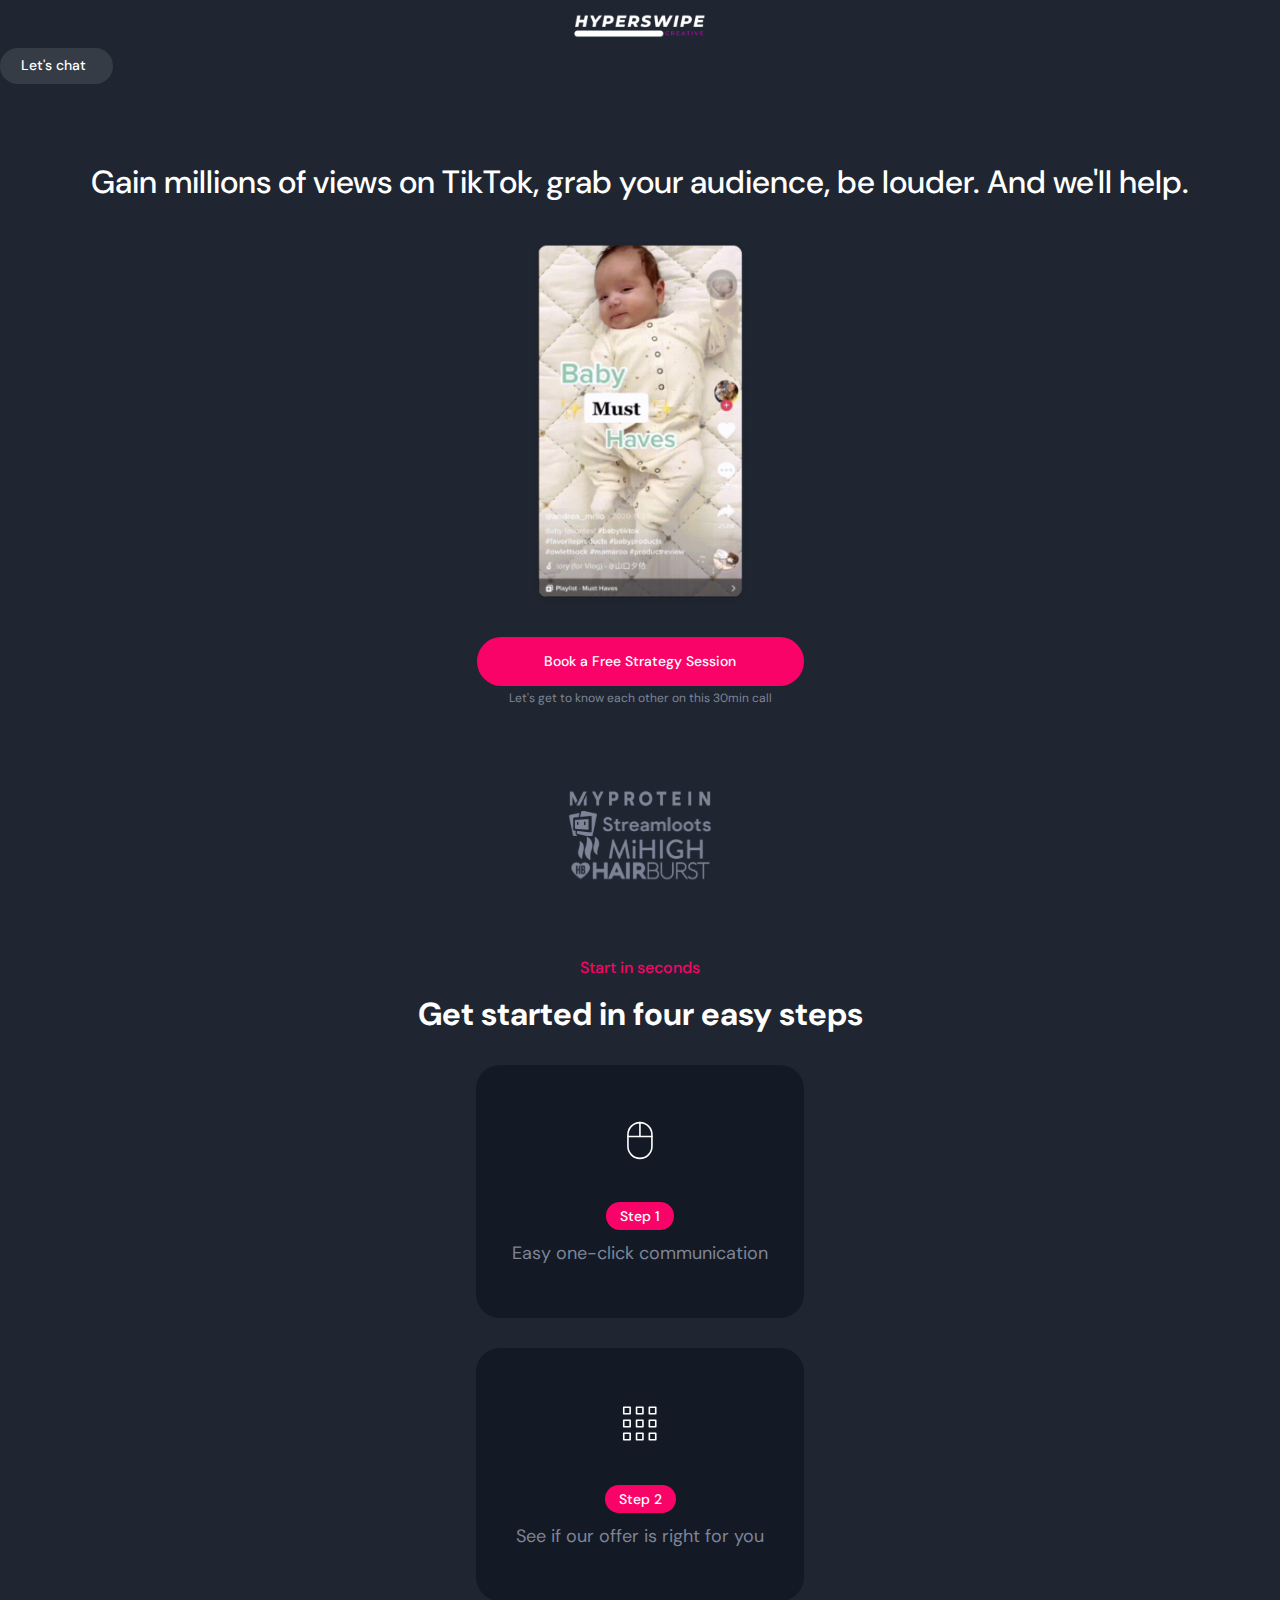
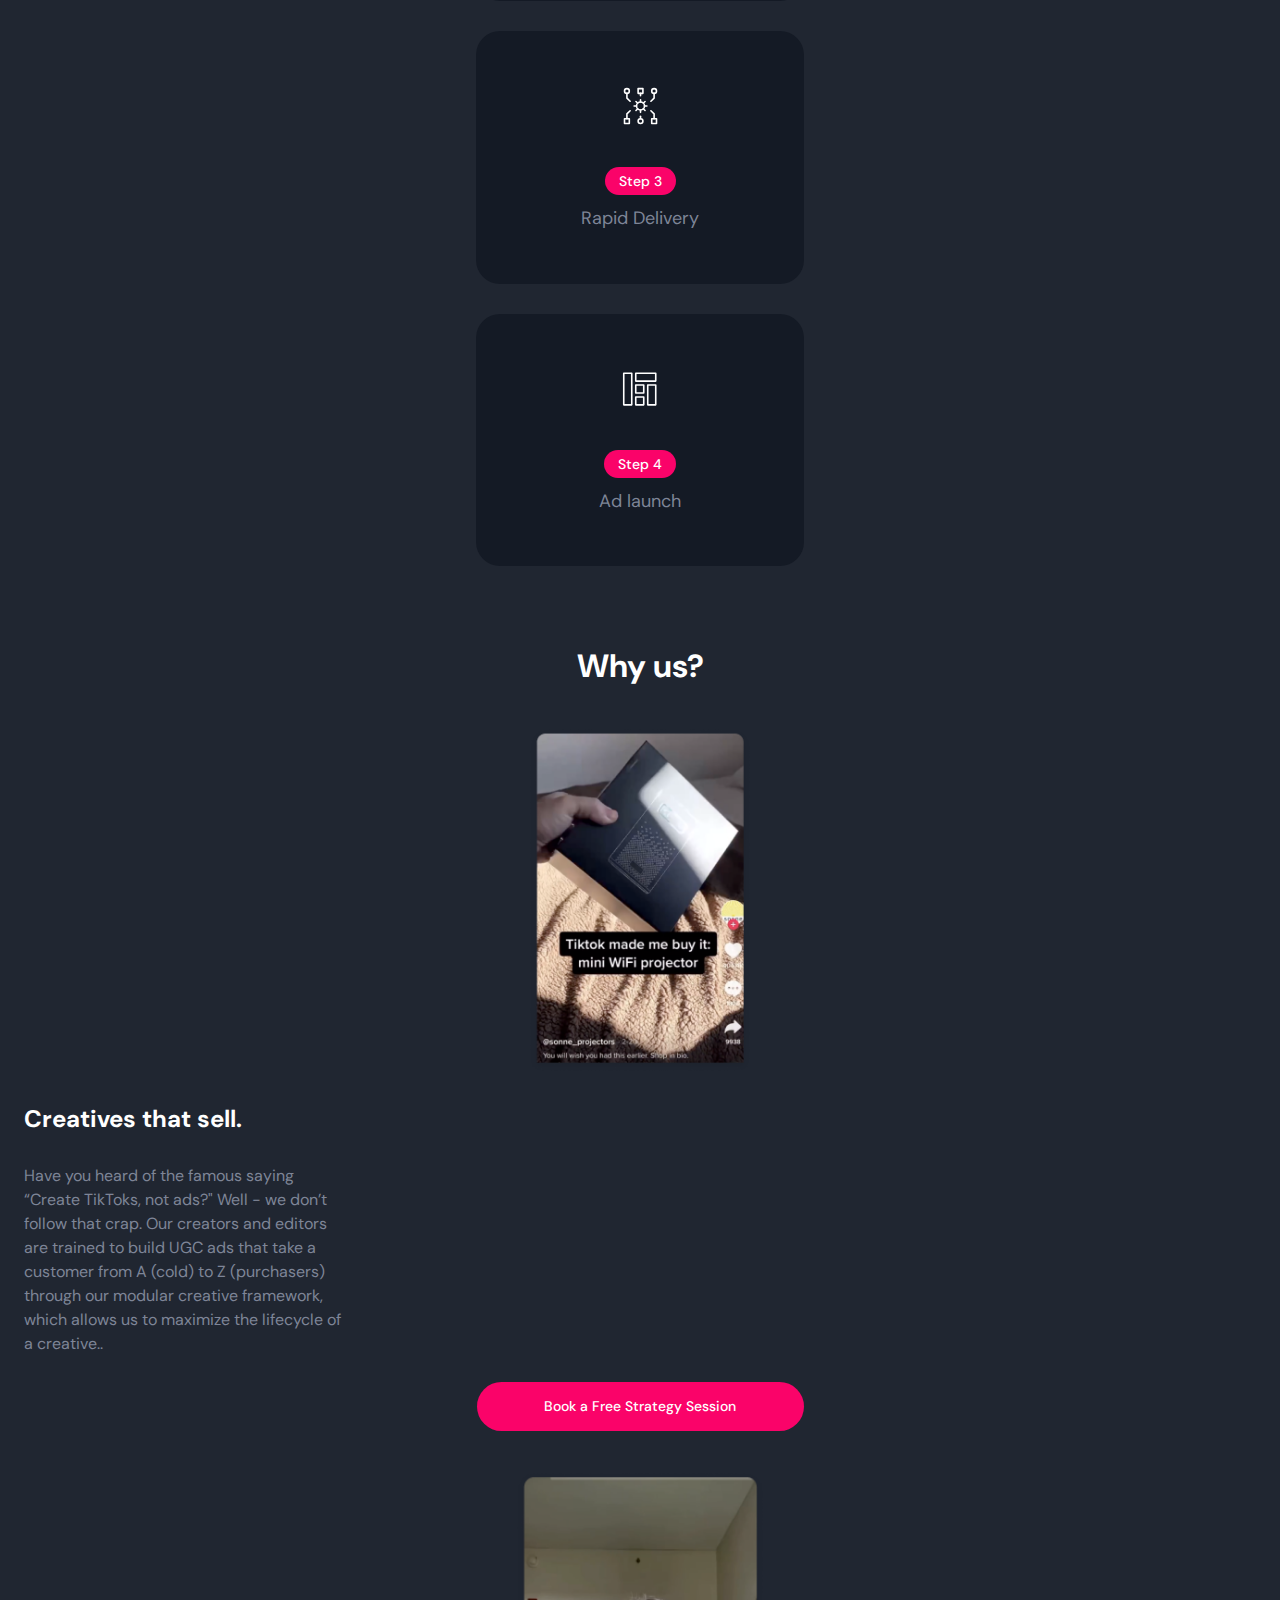
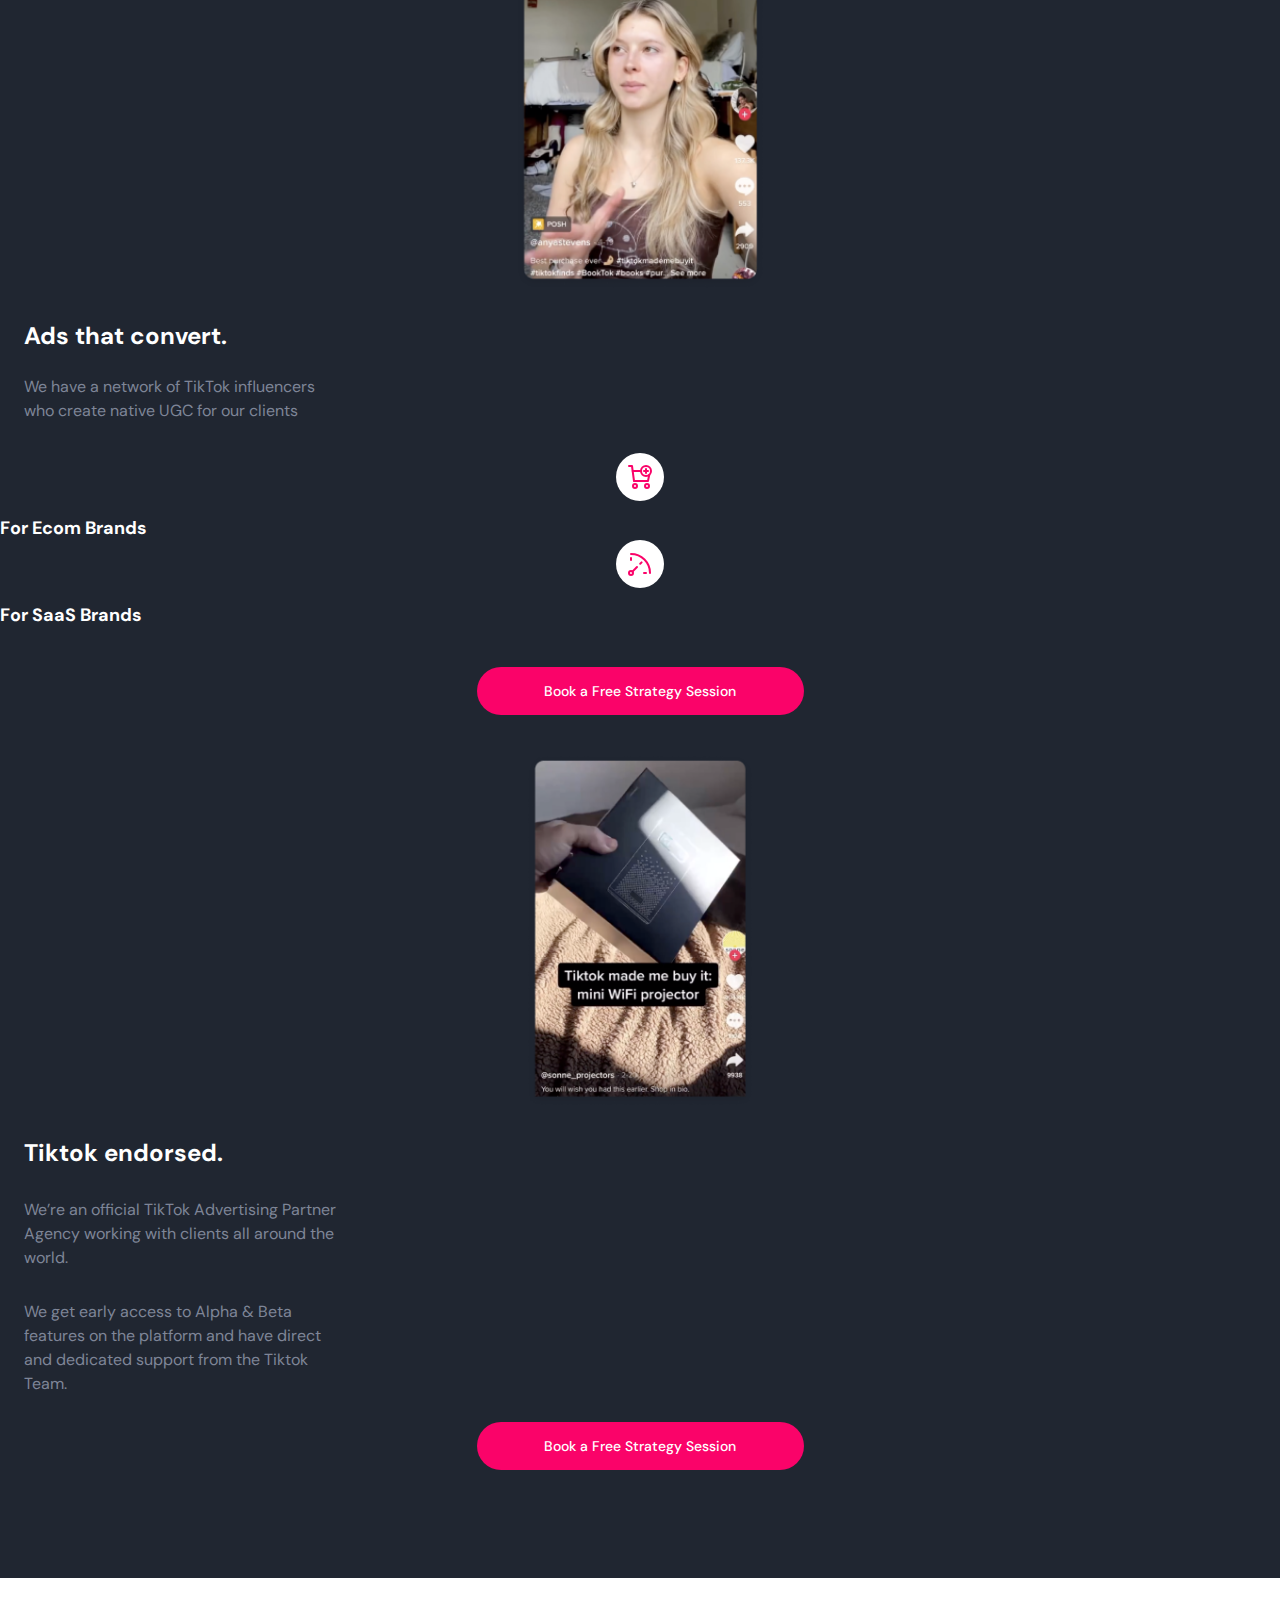
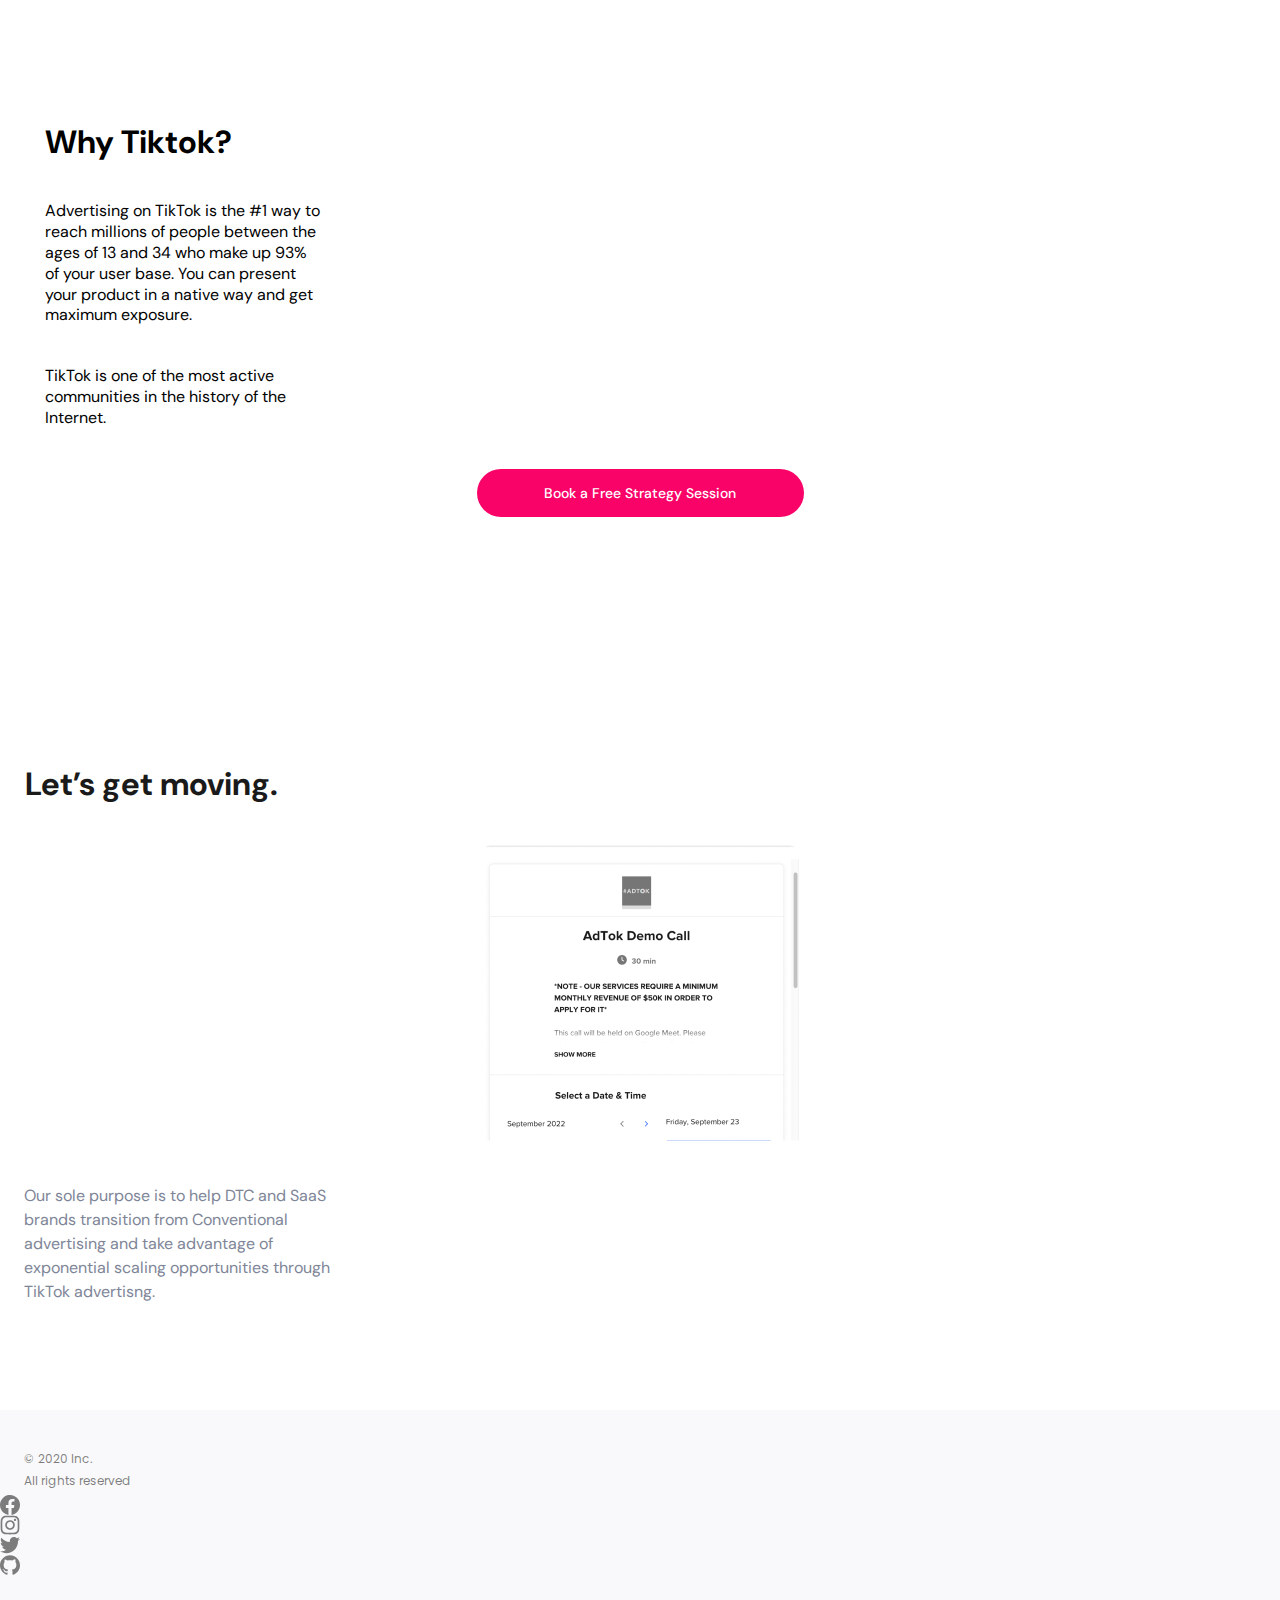
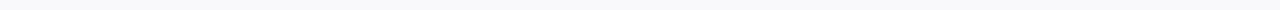
==== index.html @ 2dd6b790 "index 7" ====
<!DOCTYPE html>
<html lang="en">
  <head>
    <meta charset="UTF-8" />
    <meta name="viewport" content="width=device-width, initial-scale=1.0" />
    <title>Meta</title>
    <link rel="stylesheet" href="css/normalize.css">
    <link rel="preconnect" href="https://fonts.googleapis.com">
    <link rel="preconnect" href="https://fonts.gstatic.com" crossorigin>
    <link href="https://fonts.googleapis.com/css2?family=DM+Sans:wght@400;500;700&family=Poppins&display=swap" rel="stylesheet">
    <link rel="stylesheet" href="css/style.css">
  </head>

  <body>
    
    <header>
      <a href="#" class="prim18"><img src="img/8(1)1.svg" alt="logo" width="144" height="48" /></a>
      <a href="#" class="prim16"><p class="prim17">Let's chat</p></a>
    </header>

    <main>
      <h1 class="sr-only">dfgdfgf</h1>
      <section class="prim19">
        <h2 class="sr-only">Main hiperswipe stage</h2>
        <p class="prim2">
          Gain millions of views on TikTok, grab your audience, be louder. And
          we'll help.
        </p>
        <img class="prim14" src="img/Rectangle37.png" alt="screen" width="220.14" height="380.14" />
        <p class="prim15"><a href="#">Book a Free Strategy Session</a></p>
        <p  class="prim5">Let's get to know each other on this 30min call</p>
      </section>
      <section class="prim22">
        <ul>
          <li><img src="img/Maskgroup.svg" alt="#" width="156" height="25" /></li>
          <li><img src="img/Maskgroups.svg" alt="#" width="144" height="25" /></li>
          <li><img src="img/Maskgroupm.svg" alt="#" width="127" height="25" /></li>
          <li><img src="img/Maskgrouph.svg" alt="#" width="139" height="19" /></li>
        </ul>
      </section>
      <section class="prim19">
        <p class="prim4">Start in seconds</p>
        <h2 class="prim23">Get started in four easy steps</h2>
        <ul class="prim13">
          <li class="prim24">
            <img src="img/mouse-21.svg" alt="значёк" width="48" height="60" class="prim25" />
            <p class="prim6">Step 1</p>
            <p class="prim7">Easy one-click communication</p>
          </li>
          <li class="prim24">
            <img src="img/grid-view1.svg" alt="значёк" width="48" height="60"  class="prim25" />
            <p class="prim6">Step 2</p>
            <p class="prim7">See if our offer is right for you</p>
          </li>
          <li class="prim24">
            <img src="img/algorithm1.svg" alt="значёк" width="48" height="60" class="prim25" />
            <p class="prim6">Step 3</p>
            <p class="prim7">Rapid Delivery</p>
          </li>
          <li class="prim24">
            <img src="img/components1.svg" alt="значёк" width="48" height="60" class="prim25" /> 
            <p class="prim6">Step 4</p>
            <p class="prim7">Ad launch</p>
          </li>
        </ul>
      </section>
      <section class="prim30">
        <h2 class="prim26">Why us?</h2>
        <img src="img/Rectangle37(1).png" alt="screen" width="223" height="355" class="prim14" />
        <h3 class="prim27">Creatives that sell.</h3>
        <p class="prim8">
          Have you heard of the famous saying “Create TikToks, not ads?" Well -
          we don’t follow that crap. Our creators and editors are trained to
          build UGC ads that take a customer from A (cold) to Z (purchasers)
          through our modular creative framework, which allows us to maximize
          the lifecycle of a creative..
        </p>
        <p class="prim15"><a href="#">Book a Free Strategy Session</a></p>
        <img src="img/Group120.png" alt="screen" width="251" height="386" class="prim14" />
        <h3 class="prim27">Ads that convert.</h3>
        <p class="prim28">
          We have a network of TikTok influencers who create native UGC for our
          clients
        </p>
        <ul class="prim29">
          <li>
            <img src="img/Group60.svg" alt="значёк" width="48" height="48" />
            <p class="prim9">For Ecom Brands</p>
          </li>
          <li>
            <img src="img/Group155.svg" alt="значёк" width="48" height="48" />
            <p class="prim9">For SaaS Brands</p>
          </li>
        </ul>
        <p class="prim15"><a href="#">Book a Free Strategy Session</a></p>
        <img src="img/Rectangle37(1).png" alt="screen" width="227" height="353" class="prim14" />
        <h3 class="prim27">Tiktok endorsed.</h3>
        <p class="prim8">
          We’re an official TikTok Advertising Partner Agency working with
          clients all around the world.
        </p>
        <p class="prim8">
          We get early access to Alpha & Beta features on the platform and have
          direct and dedicated support from the Tiktok Team.
        </p>
        <p class="prim15"><a href="#">Book a Free Strategy Session</a></p>
      </section>
      <section class="prim21">
        <h2 class="prim12">Why Tiktok?</h2>
        <p class="prim10">
          Advertising on TikTok is the #1 way to reach millions of people
          between the ages of 13 and 34 who make up 93% of your user base. You
          can present your product in a native way and get maximum exposure.
        </p>
        <p  class="prim10">
          TikTok is one of the most active communities in the history of the
          Internet.
        </p>
        <p class="prim15"><a href="#">Book a Free Strategy Session</a></p>
      </section>
      <section class="prim1">
        <h2 class="prim20">Let’s get moving.</h2>
        <img src="img/Rectangle26.png" alt="окошко"width="324" height="308" class="prim14"  />
        <p class="prim8">
          Our sole purpose is to help DTC and SaaS brands transition from
          Conventional advertising and take advantage of exponential scaling
          opportunities through TikTok advertisng.
        </p>
      </section>
    </main>
    <footer>
      <ul class="prim11">
        <li><p>© 2020 Inc.</p></li>
        <li><p>All rights reserved</p></li>
      </ul>
      <ul>
        <li class="facebook">
          <a><img src="img/Group.svg" alt="фейсбук" width="20" height="20" /></a>
        </li>
        <li class="insta">
          <a><img src="img/logo-instagram.svg" alt="инста" width="20" height="20" /></a>
        </li>
        <li class="twitter">
          <a><img src="img/logo-twitter.svg" alt="твитер" width="20" height="20" /></a>
        </li>
        <li class="github">
          <a><img src="img/logo-github.svg" alt="гитхаб" width="20" height="20" /></a>
        </li>
      </ul>
    </footer>
  </body>
</html>
---- css/style.css ----
:root{
    font-size: 62.5%;
    --primary-color: #000;
    --primary-color2: #FFFFFF;
    --primary-color3: #FA0369;
    --primary-color4: #7E8597;
    --primary-color5: rgba(26, 26, 26, 0.56);
    --primary-color6: #202631;
    --primary-color7: #141A25;
    --primary-color8: #F9F9FB;
    --primary-color9: rgba(255, 255, 255, 0.1);
    --primary-color10: #1A1A1A;
    font-family: 'DM Sans', sans-serif;
    font-weight: 500;
    box-sizing: border-box;
}

*, ::after, ::before {
    box-sizing: inherit;
}

header{
    padding-bottom: 40px;
}

body{
    margin: 0px;
    background-color: var(--primary-color6);
}

h2{
    margin: 0%;
    font-size: 3.2rem;
    line-height: 1.3;
    color: var(--primary-color2);
    /* text-align: center; */
}

h3{
    font-size: 2.4rem;
    line-height: 1.3;
    color: var(--primary-color2)
}

footer{
    background-color: var(--primary-color8);
    padding-top: 38px;
    padding-bottom: 35px;
}

p{
    margin: 0%;
}

ul{
    list-style-type: none;
    margin: 0%;
    padding: 0;
}

a{
    font-size: 1.4rem;
    text-decoration: none;
    color:var(--primary-color2);
}

img {
    display: block;
    max-width: 100%;
    height: auto;
    margin: 0 auto;
}

.prim1{
    color: var(--primary-color);
    background-color: var(--primary-color2);
    padding-top: 81px;
    padding-bottom: 80px;
}

.prim2{
    font-size: 3.2rem;
    color: var(--primary-color2);
    text-align: center;
    margin-left: 24px;
    margin-right: 24px;
}

.prim3{
    font-size: 1.2rem;
    color: var(--primary-color2);
}

.prim4{
    line-height: 1.3rem;
    font-size: 1.6rem;
    color: var(--primary-color3);
    text-align: center;
}

.prim5{
    font-weight: 400;
    font-size: 1.2rem;
    color: var(--primary-color4);
    line-height: 1.3;
    text-align: center;
    margin-top: 5px;
}

.prim6{
    font-size: 1.4rem;
    line-height: 1.286;
    color: var(--primary-color2);
    text-align: center;
    background-color: var(--primary-color3);
    border-radius: 63px;
    padding: 5px 14px;
    margin-left: auto;
    margin-right: auto;
    width: max-content;
}

.prim7{
    font-size: 1.8rem;
    line-height: 1.3;
    font-weight: 400;
    color: var(--primary-color4);
    text-align: center;
    margin-top: 12px;
}

.prim8{
    font-size: 1.6rem;
    line-height: 150%;
    font-weight: 400;
    color: var(--primary-color4);
    width: 324px;
    margin-left: 24px;
    margin-top: 30px;
    margin-bottom: 26px;
}

.prim9{
    font-weight: 700;
    font-size: 1.8rem;
    line-height: 1.27;
    margin-top: 16px;
    color: var(--primary-color2);
}

.prim10{
    font-size: 1.6rem;
    line-height: 1.3;
    font-weight: 400;
    color: var(--primary-color);
    margin-bottom: 40px;
    margin-left: 45px;
    width: 276px;
}

.prim11{
    font-family: 'Poppins', sans-serif;
    font-weight: 400;
    font-size: 1.2rem;
    line-height: 180%;
    color: var(--primary-color5);
    width: 111px;
    padding-bottom: 3px;
    margin-left: 24px;
}

.prim12{
    color: var(--primary-color);
    margin-bottom: 38px;
    margin-left: 45px;
}



.prim13{
    text-align: center;
}

.prim14{
    display: block;
    margin-top: 40px;
    margin-bottom: 30px;
}

.prim15{
    text-align: center;
    background-color: var(--primary-color3);
    padding: 16px 48px;
    border-radius: 100px;
    margin: 0 auto;
    width: 327px;
}

.prim16{
    display: block;
    justify-content: center;
    align-items: center;
    width: 113px;
    background: var(--primary-color9);
    border-radius: 6.25em;
    padding: 0.625em 1.5em;
}

.prim17{
    width: 65px;
    height: 18px;
    
    }

.prim18{
    width: 144px;
}

.prim19{
    padding-bottom: 40px;
    padding-top: 40px;
}

.prim20{
    width: 260px;
    color: var(--primary-color10);
    margin-left: 25px;

}

.prim21{
    height: 705px;
    color: var(--primary-color);
    background-color: var(--primary-color2);
    padding-top: 144px;
    padding-bottom: 162px;
}

.prim22{
    padding-top: 40px;
    padding-bottom: 40px;
}

.prim23{
    margin-top: 20px;
    margin-bottom: 25px;
    text-align: center;
}

.prim24{
    display: block;
    width: 327.76px;
    padding-top: 56px;
    padding-bottom: 53px;
    margin-top: 30px;
    margin-left: auto;
    margin-right: auto;
    border-radius: 24px;
    background-color: var(--primary-color7);
}

.prim25{
    margin-bottom: 42px;
}

.prim26{
    text-align: center;
    margin-bottom: 38px;
}

.prim27{
    margin-left: 24px;
}

.prim28{
    font-size: 1.6rem;
    line-height: 150%;
    font-weight: 400;
    color: var(--primary-color4);
    width: 324px;
    margin-left: 24px;
    margin-bottom: 30px;
}

.prim29{
    margin-bottom: 40px;
}

.prim30{
    padding-bottom: 108px;
    padding-top: 40px;
}

.facebook{
    width: 20px;
}

.insta{
    width: 20px;
}

.github{
    width: 20px;
}

.twitter{
    width: 20px;
}

.sr-only {
    position: absolute;
    width: 1px;
    height: 1px;
    margin: -1px;
    border: 0;
    padding: 0;
    white-space: nowrap;
    clip-path: inset(100%);
    clip: rect(0 0 0 0);
    overflow: hidden;
}
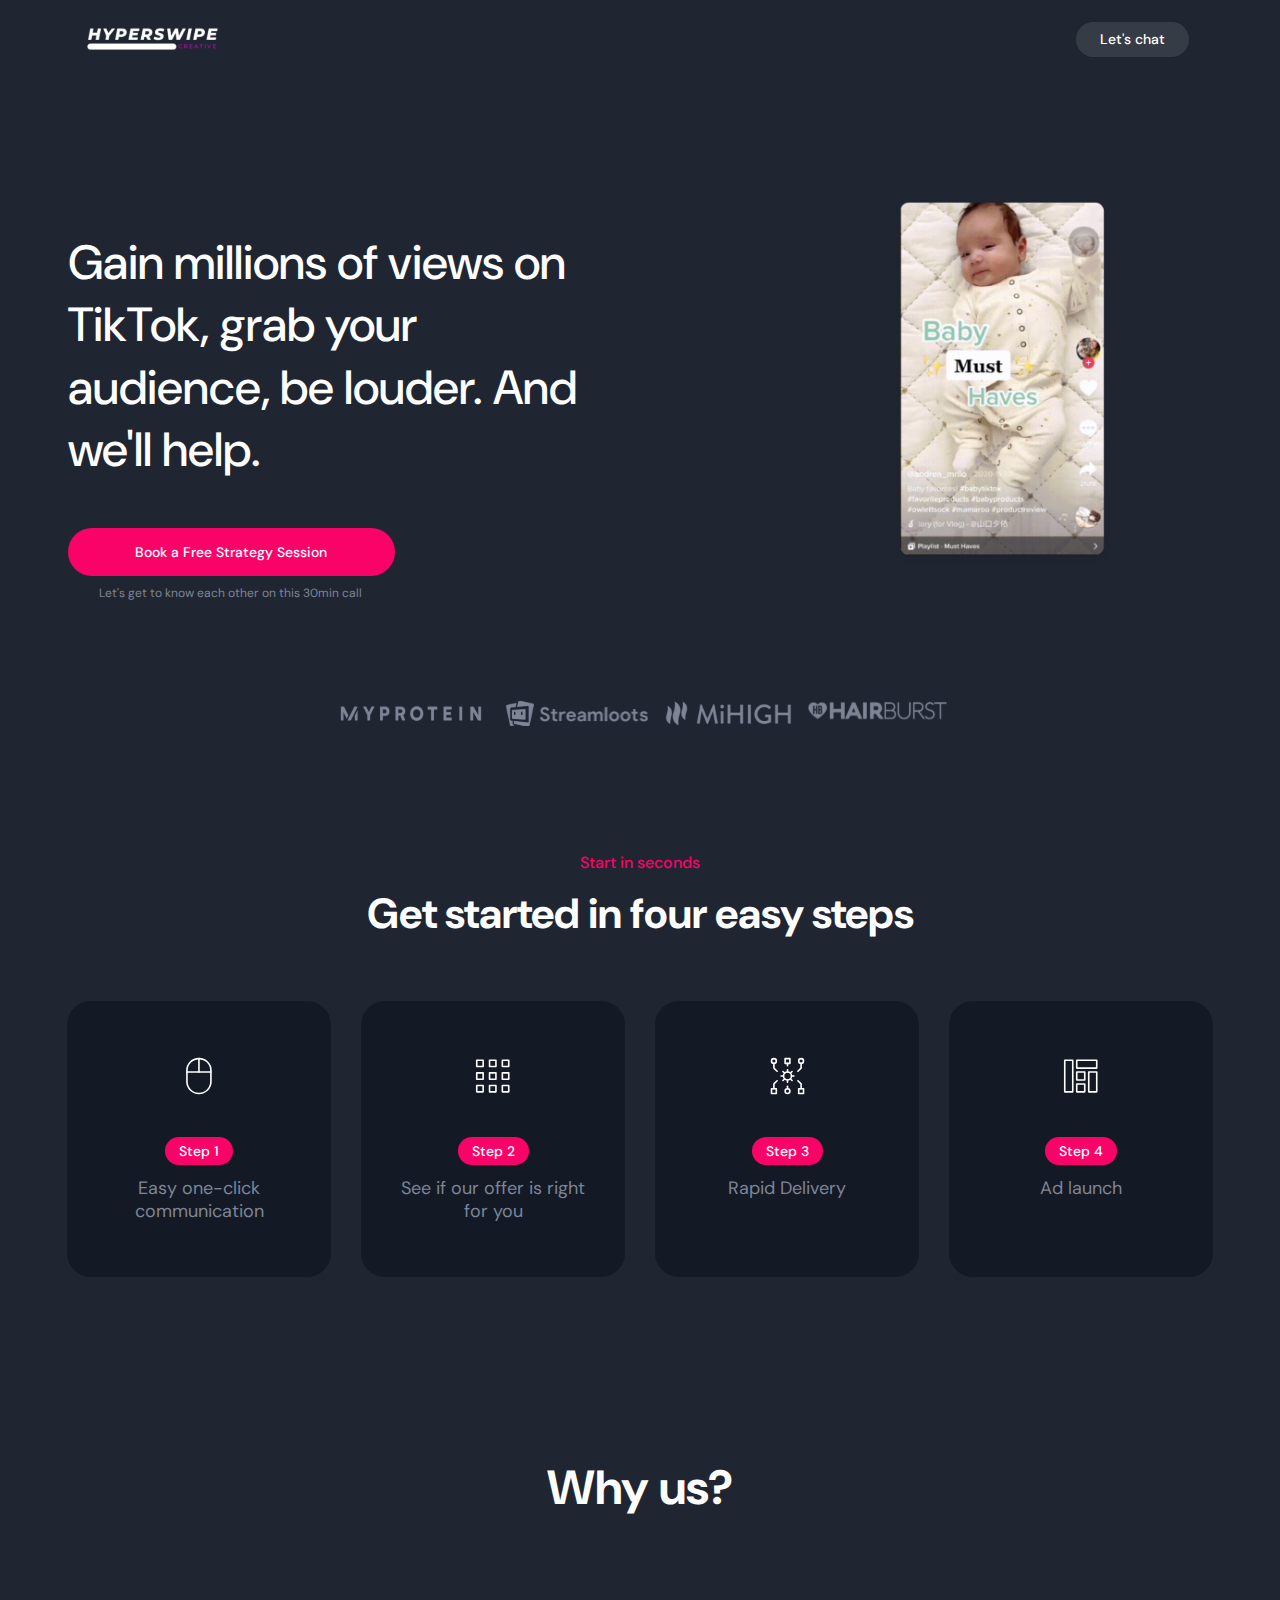
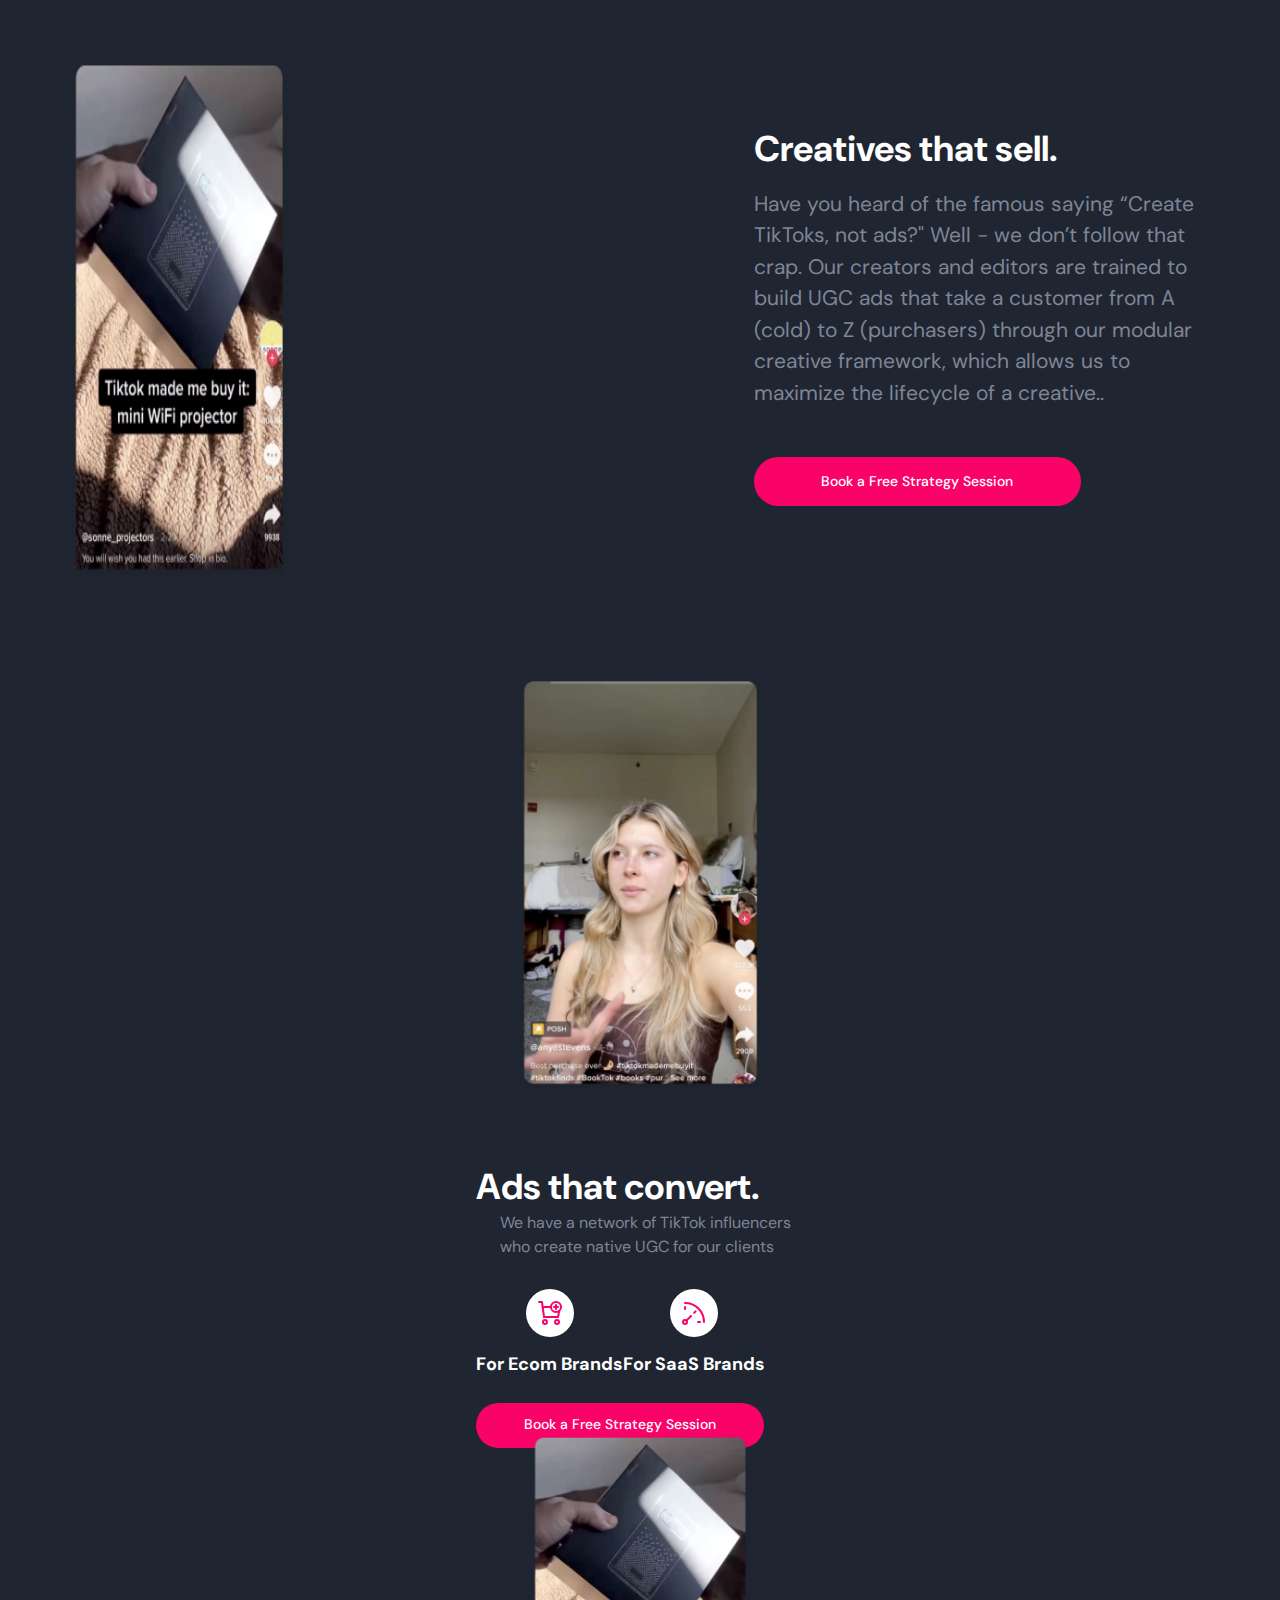
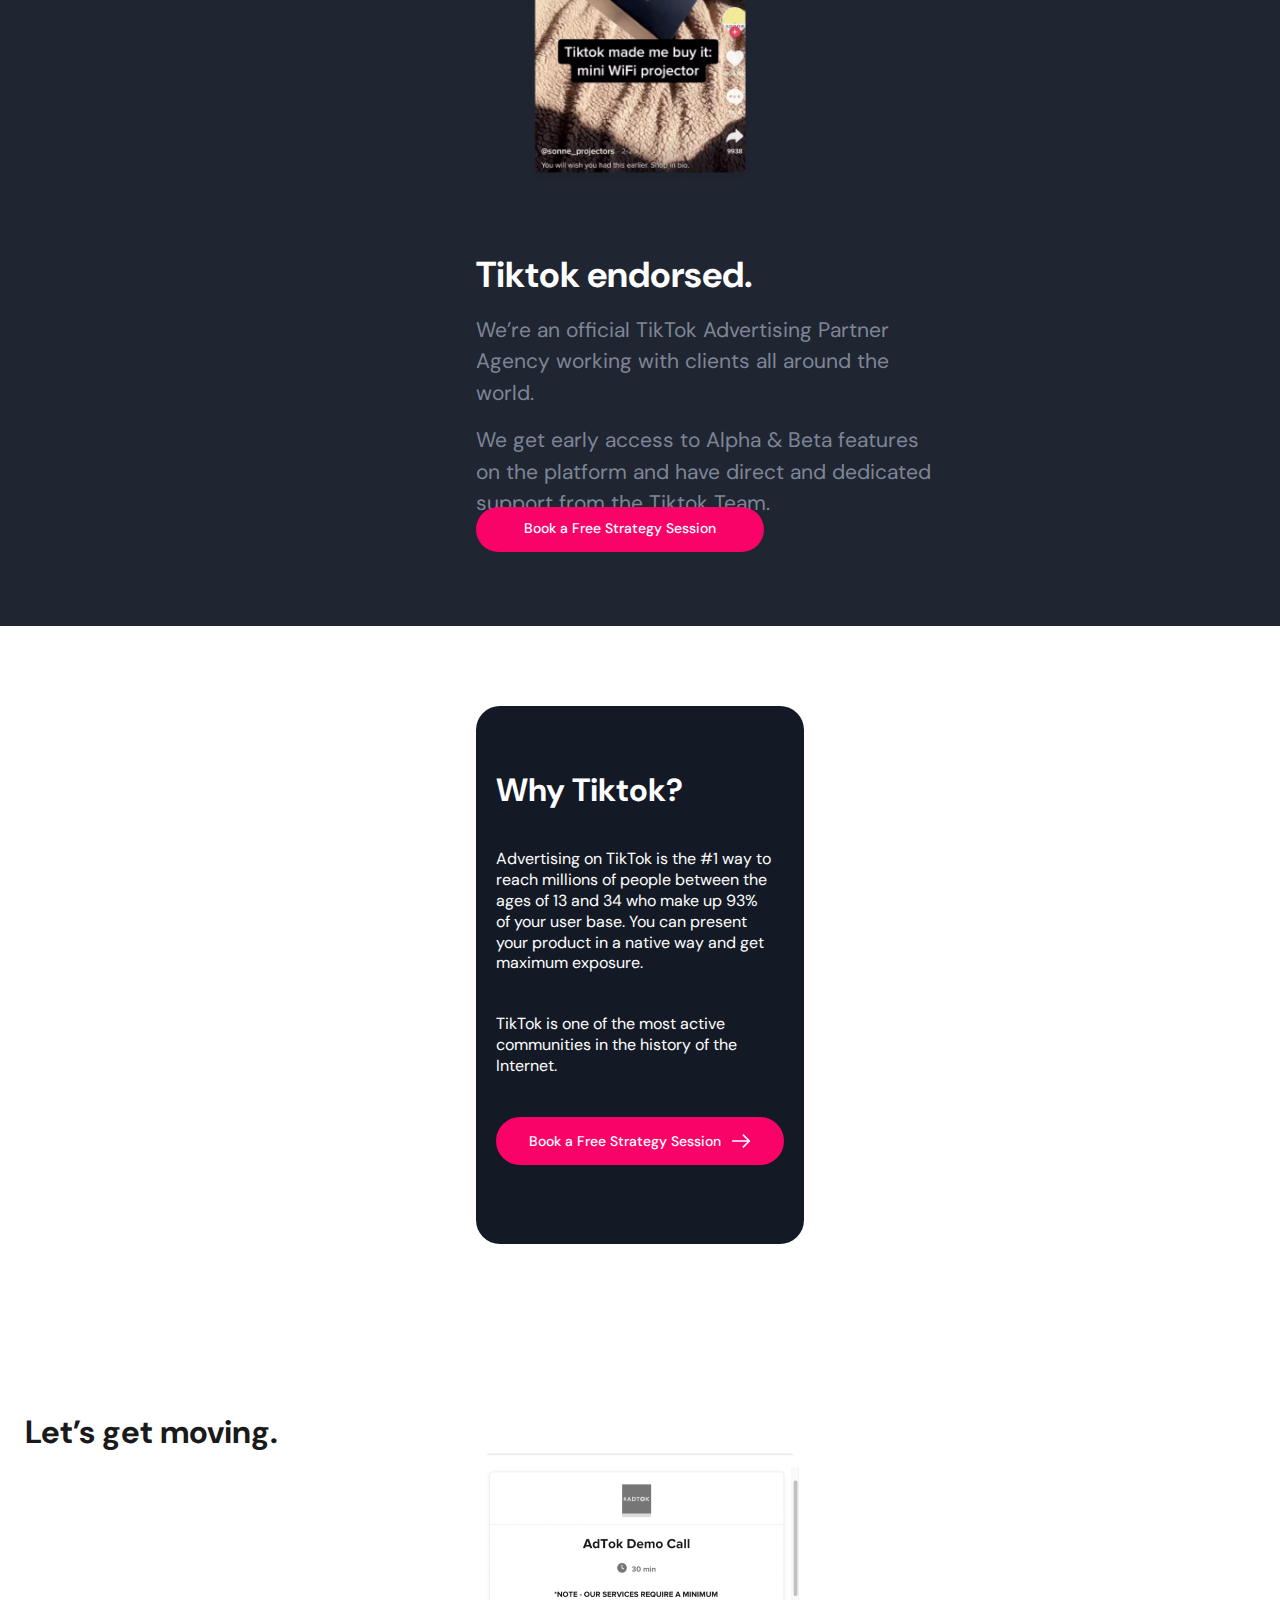
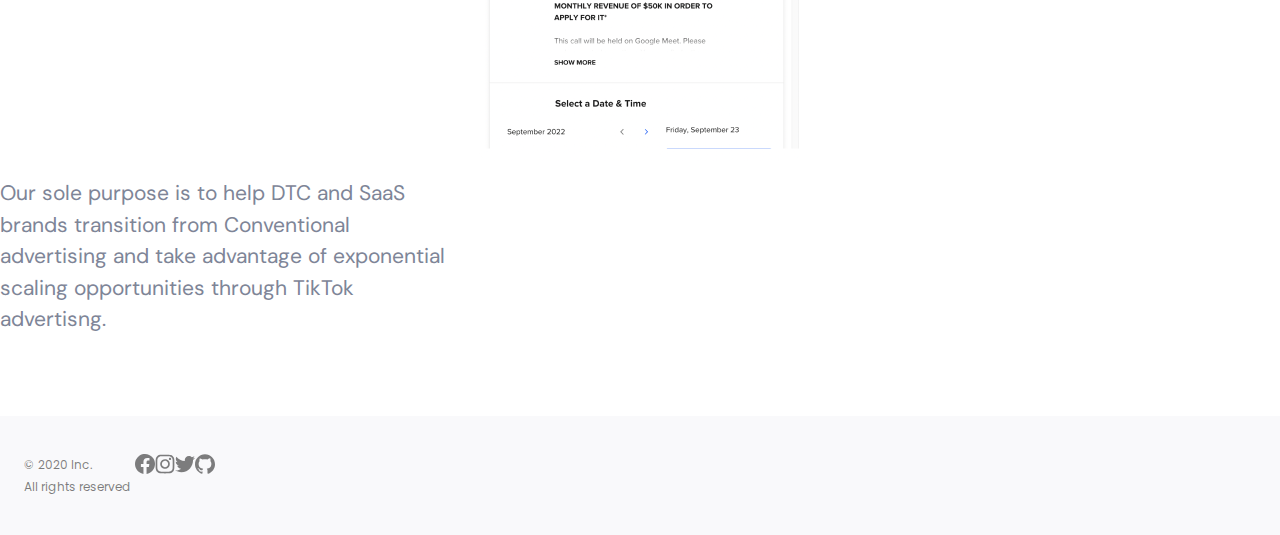
==== commit 493ffd98: "index 8" ====
--- a/index.html
+++ b/index.html
@@ -30,15 +30,15 @@
         <p class="prim15"><a href="#">Book a Free Strategy Session</a></p>
         <p  class="prim5">Let's get to know each other on this 30min call</p>
       </section>
-      <section class="prim22">
-        <ul>
+      <section class="prim34">
+        <ul class="prim31">
           <li><img src="img/Maskgroup.svg" alt="#" width="156" height="25" /></li>
           <li><img src="img/Maskgroups.svg" alt="#" width="144" height="25" /></li>
           <li><img src="img/Maskgroupm.svg" alt="#" width="127" height="25" /></li>
           <li><img src="img/Maskgrouph.svg" alt="#" width="139" height="19" /></li>
         </ul>
       </section>
-      <section class="prim19">
+      <section class="prim35">
         <p class="prim4">Start in seconds</p>
         <h2 class="prim23">Get started in four easy steps</h2>
         <ul class="prim13">
@@ -66,57 +66,68 @@
       </section>
       <section class="prim30">
         <h2 class="prim26">Why us?</h2>
-        <img src="img/Rectangle37(1).png" alt="screen" width="223" height="355" class="prim14" />
-        <h3 class="prim27">Creatives that sell.</h3>
-        <p class="prim8">
-          Have you heard of the famous saying “Create TikToks, not ads?" Well -
-          we don’t follow that crap. Our creators and editors are trained to
-          build UGC ads that take a customer from A (cold) to Z (purchasers)
-          through our modular creative framework, which allows us to maximize
-          the lifecycle of a creative..
-        </p>
-        <p class="prim15"><a href="#">Book a Free Strategy Session</a></p>
-        <img src="img/Group120.png" alt="screen" width="251" height="386" class="prim14" />
-        <h3 class="prim27">Ads that convert.</h3>
-        <p class="prim28">
-          We have a network of TikTok influencers who create native UGC for our
-          clients
-        </p>
-        <ul class="prim29">
-          <li>
-            <img src="img/Group60.svg" alt="значёк" width="48" height="48" />
-            <p class="prim9">For Ecom Brands</p>
-          </li>
-          <li>
-            <img src="img/Group155.svg" alt="значёк" width="48" height="48" />
-            <p class="prim9">For SaaS Brands</p>
-          </li>
-        </ul>
-        <p class="prim15"><a href="#">Book a Free Strategy Session</a></p>
-        <img src="img/Rectangle37(1).png" alt="screen" width="227" height="353" class="prim14" />
-        <h3 class="prim27">Tiktok endorsed.</h3>
-        <p class="prim8">
-          We’re an official TikTok Advertising Partner Agency working with
-          clients all around the world.
-        </p>
-        <p class="prim8">
-          We get early access to Alpha & Beta features on the platform and have
-          direct and dedicated support from the Tiktok Team.
-        </p>
-        <p class="prim15"><a href="#">Book a Free Strategy Session</a></p>
+        <div class="prim36">
+          <img src="img/Rectangle37(1).png" alt="screen" width="223" height="355" class="prim14_1" />
+          <h3 class="prim27">Creatives that sell.</h3>
+          <p class="prim8">
+            Have you heard of the famous saying “Create TikToks, not ads?" Well -
+            we don’t follow that crap. Our creators and editors are trained to
+            build UGC ads that take a customer from A (cold) to Z (purchasers)
+            through our modular creative framework, which allows us to maximize
+            the lifecycle of a creative..
+          </p>
+          <p class="prim15_2"><a href="#">Book a Free Strategy Session</a></p>
+        </div>
+        <div class="prim37">
+          <img src="img/Group120.png" alt="screen" width="251" height="386" class="prim14" />
+          <h3 class="prim27">Ads that convert.</h3>
+          <p class="prim28">
+            We have a network of TikTok influencers who create native UGC for our
+            clients
+          </p>
+          <ul class="prim29">
+            <li>
+              <img src="img/Group60.svg" alt="значёк" width="48" height="48" />
+              <p class="prim9">For Ecom Brands</p>
+            </li>
+            <li>
+              <img src="img/Group155.svg" alt="значёк" width="48" height="48" />
+              <p class="prim9">For SaaS Brands</p>
+            </li>
+          </ul>
+          <p class="prim15"><a href="#">Book a Free Strategy Session</a></p>
+        </div>
+        <div class="prim38">
+          <img src="img/Rectangle37(1).png" alt="screen" width="227" height="353" class="prim14" />
+          <h3 class="prim27">Tiktok endorsed.</h3>
+          <p class="prim8">
+            We’re an official TikTok Advertising Partner Agency working with
+            clients all around the world.
+          </p>
+          <p class="prim8">
+            We get early access to Alpha & Beta features on the platform and have
+            direct and dedicated support from the Tiktok Team.
+          </p>
+          <p class="prim15"><a href="#">Book a Free Strategy Session</a></p>
+        </div>
       </section>
       <section class="prim21">
-        <h2 class="prim12">Why Tiktok?</h2>
-        <p class="prim10">
-          Advertising on TikTok is the #1 way to reach millions of people
-          between the ages of 13 and 34 who make up 93% of your user base. You
-          can present your product in a native way and get maximum exposure.
-        </p>
-        <p  class="prim10">
-          TikTok is one of the most active communities in the history of the
-          Internet.
-        </p>
-        <p class="prim15"><a href="#">Book a Free Strategy Session</a></p>
+        <div class="prim33">
+          <h2 class="prim12">Why Tiktok?</h2>
+          <p class="prim10">
+            Advertising on TikTok is the #1 way to reach millions of people
+            between the ages of 13 and 34 who make up 93% of your user base. You
+            can present your product in a native way and get maximum exposure.
+          </p>
+          <p  class="prim10">
+            TikTok is one of the most active communities in the history of the
+            Internet.
+          </p>
+          <div class="prim15_1">
+            <a href="#">Book a Free Strategy Session</a>
+            <img src="img/Group2.svg" alt="стрелочка" width="20px" height="20px" >
+          </div>
+        </div>
       </section>
       <section class="prim1">
         <h2 class="prim20">Let’s get moving.</h2>
@@ -133,7 +144,7 @@
         <li><p>© 2020 Inc.</p></li>
         <li><p>All rights reserved</p></li>
       </ul>
-      <ul>
+      <ul class="prim32">
         <li class="facebook">
           <a><img src="img/Group.svg" alt="фейсбук" width="20" height="20" /></a>
         </li>
--- a/css/style.css
+++ b/css/style.css
@@ -20,7 +20,15 @@
 }
 
 header{
-    padding-bottom: 40px;
+    padding-bottom: 4rem;
+    display: flex;
+    flex-direction: row;
+    justify-content: space-between;
+    align-items: center;
+    margin: 0 auto;
+    padding-left: 1.4rem;
+    padding-right: 2.4rem;
+    max-width: 1146px;
 }
 
 body{
@@ -43,6 +51,8 @@
 }
 
 footer{
+    display: flex;
+
     background-color: var(--primary-color8);
     padding-top: 38px;
     padding-bottom: 35px;
@@ -53,6 +63,7 @@
 }
 
 ul{
+    display: flex;
     list-style-type: none;
     margin: 0%;
     padding: 0;
@@ -82,8 +93,11 @@
     font-size: 3.2rem;
     color: var(--primary-color2);
     text-align: center;
-    margin-left: 24px;
-    margin-right: 24px;
+    line-height: 1.301875;
+    /* margin-left: 2.4rem;
+    margin-right: 2.4rem; */
+    margin: 0 auto;
+    width: 327px;
 }
 
 .prim3{
@@ -104,7 +118,7 @@
     color: var(--primary-color4);
     line-height: 1.3;
     text-align: center;
-    margin-top: 5px;
+    margin-top: 0.5rem;
 }
 
 .prim6{
@@ -113,8 +127,8 @@
     color: var(--primary-color2);
     text-align: center;
     background-color: var(--primary-color3);
-    border-radius: 63px;
-    padding: 5px 14px;
+    border-radius: 6.3rem;
+    padding: 0.5rem 1.4rem;
     margin-left: auto;
     margin-right: auto;
     width: max-content;
@@ -126,7 +140,7 @@
     font-weight: 400;
     color: var(--primary-color4);
     text-align: center;
-    margin-top: 12px;
+    margin-top: 1.2rem;
 }
 
 .prim8{
@@ -134,17 +148,17 @@
     line-height: 150%;
     font-weight: 400;
     color: var(--primary-color4);
-    width: 324px;
-    margin-left: 24px;
-    margin-top: 30px;
-    margin-bottom: 26px;
+    width: 32.4rem;
+    margin-left: 2.4rem;
+    margin-top: 3rem;
+    margin-bottom: 2.6rem;
 }
 
 .prim9{
     font-weight: 700;
     font-size: 1.8rem;
     line-height: 1.27;
-    margin-top: 16px;
+    margin-top: 1.6rem;
     color: var(--primary-color2);
 }
 
@@ -152,10 +166,10 @@
     font-size: 1.6rem;
     line-height: 1.3;
     font-weight: 400;
-    color: var(--primary-color);
-    margin-bottom: 40px;
-    margin-left: 45px;
-    width: 276px;
+    color: var(--primary-color2);
+    margin-bottom: 4rem;
+    margin-left: 2rem;
+    width: 27.6rem;
 }
 
 .prim11{
@@ -164,36 +178,65 @@
     font-size: 1.2rem;
     line-height: 180%;
     color: var(--primary-color5);
-    width: 111px;
-    padding-bottom: 3px;
-    margin-left: 24px;
+    width: 11.1rem;
+    padding-bottom: 0.3rem;
+    margin-left: 2.4rem;
+    display: flex;
+    flex-direction: column;
 }
 
 .prim12{
-    color: var(--primary-color);
-    margin-bottom: 38px;
-    margin-left: 45px;
-}
-
-
+    color: var(--primary-color2);
+    margin-bottom: 3.8rem;
+    margin-left: 2rem;
+}
 
 .prim13{
-    text-align: center;
+    display: flex;
+    flex-direction: row;
+    flex-wrap: wrap;
+    column-gap: 3rem;
 }
 
 .prim14{
     display: block;
-    margin-top: 40px;
-    margin-bottom: 30px;
+    margin-top: 4rem;
+    margin-bottom: 3rem;
+}
+
+.prim14_1{
+    display: block;
+    margin-top: 4rem;
+    margin-bottom: 3rem;
 }
 
 .prim15{
     text-align: center;
     background-color: var(--primary-color3);
-    padding: 16px 48px;
-    border-radius: 100px;
-    margin: 0 auto;
-    width: 327px;
+    padding: 1.6rem 4.8rem;
+    border-radius: 10rem;
+    margin: 0 auto;
+    width: 32.7rem;
+}
+
+.prim15_1{
+    display: flex;
+    column-gap: 1rem;
+    text-align: center;
+    background-color: var(--primary-color3);
+    padding: 1.6rem 3.3rem;
+    border-radius: 10rem;
+    margin: 0 auto;
+    width: 28.8rem;
+}
+
+.prim15_2{
+    text-align: center;
+    background-color: var(--primary-color3);
+    padding: 1.6rem 4.8rem;
+    border-radius: 10rem;
+    margin: 0 auto;
+    width: 32.7rem;
 }
 
 .prim16{
@@ -204,63 +247,72 @@
     background: var(--primary-color9);
     border-radius: 6.25em;
     padding: 0.625em 1.5em;
+    margin-top: 1.8rem;
 }
 
 .prim17{
-    width: 65px;
+    width: 6.5rem;
     height: 18px;
+    text-align: center;
+    margin: 0 auto;
+    }
+
+.prim18{
+    width: 14.4rem;
+    margin-top: 1.3rem;
     
-    }
-
-.prim18{
-    width: 144px;
 }
 
 .prim19{
-    padding-bottom: 40px;
-    padding-top: 40px;
+    display: block;
+    margin: 0 auto;
+    padding-bottom: 4rem;
+    padding-top: 4rem;
+    
 }
 
 .prim20{
     width: 260px;
     color: var(--primary-color10);
-    margin-left: 25px;
+    margin-left: 2.5rem;
 
 }
 
 .prim21{
-    height: 705px;
+    height: 70.5rem;
     color: var(--primary-color);
     background-color: var(--primary-color2);
-    padding-top: 144px;
-    padding-bottom: 162px;
+    padding-top: 8rem;
+    padding-bottom: 10rem;
 }
 
 .prim22{
-    padding-top: 40px;
-    padding-bottom: 40px;
+    padding-top: 4rem;
+    padding-bottom: 4rem;
 }
 
 .prim23{
-    margin-top: 20px;
-    margin-bottom: 25px;
+    margin-top: 2rem;
+    margin-bottom: 2.5rem;
     text-align: center;
 }
 
 .prim24{
-    display: block;
-    width: 327.76px;
-    padding-top: 56px;
-    padding-bottom: 53px;
-    margin-top: 30px;
+    display: flex;
+    width: 32.776rem;
+    padding-top: 5.6rem;
+    padding-bottom: 5.3rem;
+    margin-top: 3rem;
     margin-left: auto;
     margin-right: auto;
-    border-radius: 24px;
+    border-radius: 2.4rem;
+    flex-direction: column;
+    align-items: center;
     background-color: var(--primary-color7);
 }
 
 .prim25{
-    margin-bottom: 42px;
+    margin-bottom: 4.2rem;
 }
 
 .prim26{
@@ -269,7 +321,7 @@
 }
 
 .prim27{
-    margin-left: 24px;
+    margin-left: 2.4rem;
 }
 
 .prim28{
@@ -277,19 +329,77 @@
     line-height: 150%;
     font-weight: 400;
     color: var(--primary-color4);
-    width: 324px;
-    margin-left: 24px;
-    margin-bottom: 30px;
+    width: 32.4rem;
+    margin-left: 2.4rem;
+    margin-bottom: 3rem;
 }
 
 .prim29{
-    margin-bottom: 40px;
+    margin-bottom: 4rem;
 }
 
 .prim30{
-    padding-bottom: 108px;
-    padding-top: 40px;
-}
+    padding-bottom: 10.8rem;
+    padding-top: 4rem;
+}
+
+.prim31{
+    display: flex;
+    flex-wrap: wrap;
+    margin: 0 auto;
+    gap: 1.6rem;
+    justify-content: center;
+    
+
+}
+
+.prim32{
+    display: flex;
+
+}
+
+.prim33{
+    width: 32.8rem;
+    padding-top: 6.4rem;
+    padding-bottom: 7.9rem;
+    background-color: var(--primary-color7);
+    margin: 0 auto;
+    border-radius: 2.4rem;
+}
+
+.prim34{
+    display: block;
+    margin: 0 auto;
+    padding-bottom: 4rem;
+    padding-top: 4rem;
+}
+
+.prim35{
+    display: block;
+    margin: 0 auto;
+    padding-bottom: 4rem;
+    padding-top: 4rem;
+}
+
+.prim36{
+    margin-left: auto;
+    margin-right: auto;
+    width: 32.8rem;
+}
+
+.prim37{
+    margin-left: auto;
+    margin-right: auto;
+    width: 32.8rem;
+}
+
+.prim38{
+    margin-left: auto;
+    margin-right: auto;
+    width: 32.8rem;
+}
+
+
 
 .facebook{
     width: 20px;
@@ -318,4 +428,126 @@
     clip-path: inset(100%);
     clip: rect(0 0 0 0);
     overflow: hidden;
+}
+
+
+@media (min-width: 1145px) {
+    /* секция 1 сребёнком */
+    .prim19{
+        display: flex;
+        max-width: 1145px;
+        height: 560px;
+        flex-direction: column;
+        flex-wrap: wrap;
+        align-content: stretch;
+        
+    }
+    .prim15{
+        display: inline;
+        padding: 1.6rem 4.8rem;
+        border-radius: 10rem;
+        margin-top: 4.8rem;
+        margin-left: 0;
+        width: 327px;
+    }
+    .prim14{
+        display: block;
+        order: 5;
+        /* margin-top: 4rem;
+        margin-bottom: 3rem; */
+        margin: auto auto;
+        /* margin-left: 672px;
+        margin-right: 96px; */
+    }
+    .prim2{
+        margin:0 auto;
+        margin-top: 9.1rem;
+        font-size: 4.8rem;
+        line-height: 1.302083;
+        height: 248px;
+        text-align: left;
+        width: 52.3rem;
+        margin-left: 0;
+    }
+    .prim5{
+        margin-top: 1rem;
+        text-align: left;
+        margin-left: 3.15rem;
+        
+    }
+    /* секция 3 с steps */
+    .prim35{
+        padding-top: 9rem;
+        padding-bottom: 9rem;
+    }
+    .prim23{
+        margin-top: 1.8rem;
+        margin-bottom: 5.9rem;
+        font-size: 4.2rem;
+    }
+    .prim13{
+        display: flex;
+        flex-direction: row;
+        flex-wrap: wrap;
+        gap: 3rem;
+        max-width: 1146px;
+        align-content: center;
+        margin-left: auto;
+        margin-right: auto;
+    }
+    .prim24{
+        width: 26.4rem;
+        margin-top: 0;
+    }
+    .prim7{
+        margin-left: 3.2rem;
+        margin-right: 3.2rem;
+    }
+    /* секция 4 с девущкой */
+    .prim30{
+        padding-top: 9rem;
+        padding-bottom: 9rem;
+        max-width: 1145px;
+        margin: 0 auto;
+    }
+    /* секция 5 why us */
+    .prim26{
+        font-size: 4.8rem;
+    }
+    .prim36{
+        display: flex;
+        margin: 0 auto;
+        margin-top: 13.8rem;
+        margin-bottom: 9rem;
+        width: 1146px;
+        height: 528px;
+        flex-direction: column;
+        flex-wrap: wrap;
+        align-content: space-between;
+        column-gap: 12.8rem;
+    }
+    .prim14_1{
+        display: block;
+        /* margin-top: 4rem;
+        margin-bottom: 3rem; */
+        margin: auto auto;
+        margin-bottom: 0;
+        height: 528px;
+    }
+    .prim27{
+        margin: 0;
+        margin-top: 6.9rem;
+        font-size: 3.6rem;
+    }
+    .prim8{
+        margin: 0;
+        margin-top: 1.6rem;
+        font-size: 2.1rem;
+        line-height: 150%;
+        width: 460px;
+    }
+    .prim15_2{
+        margin: 0;
+        margin-top: 4.8rem;
+    }
 }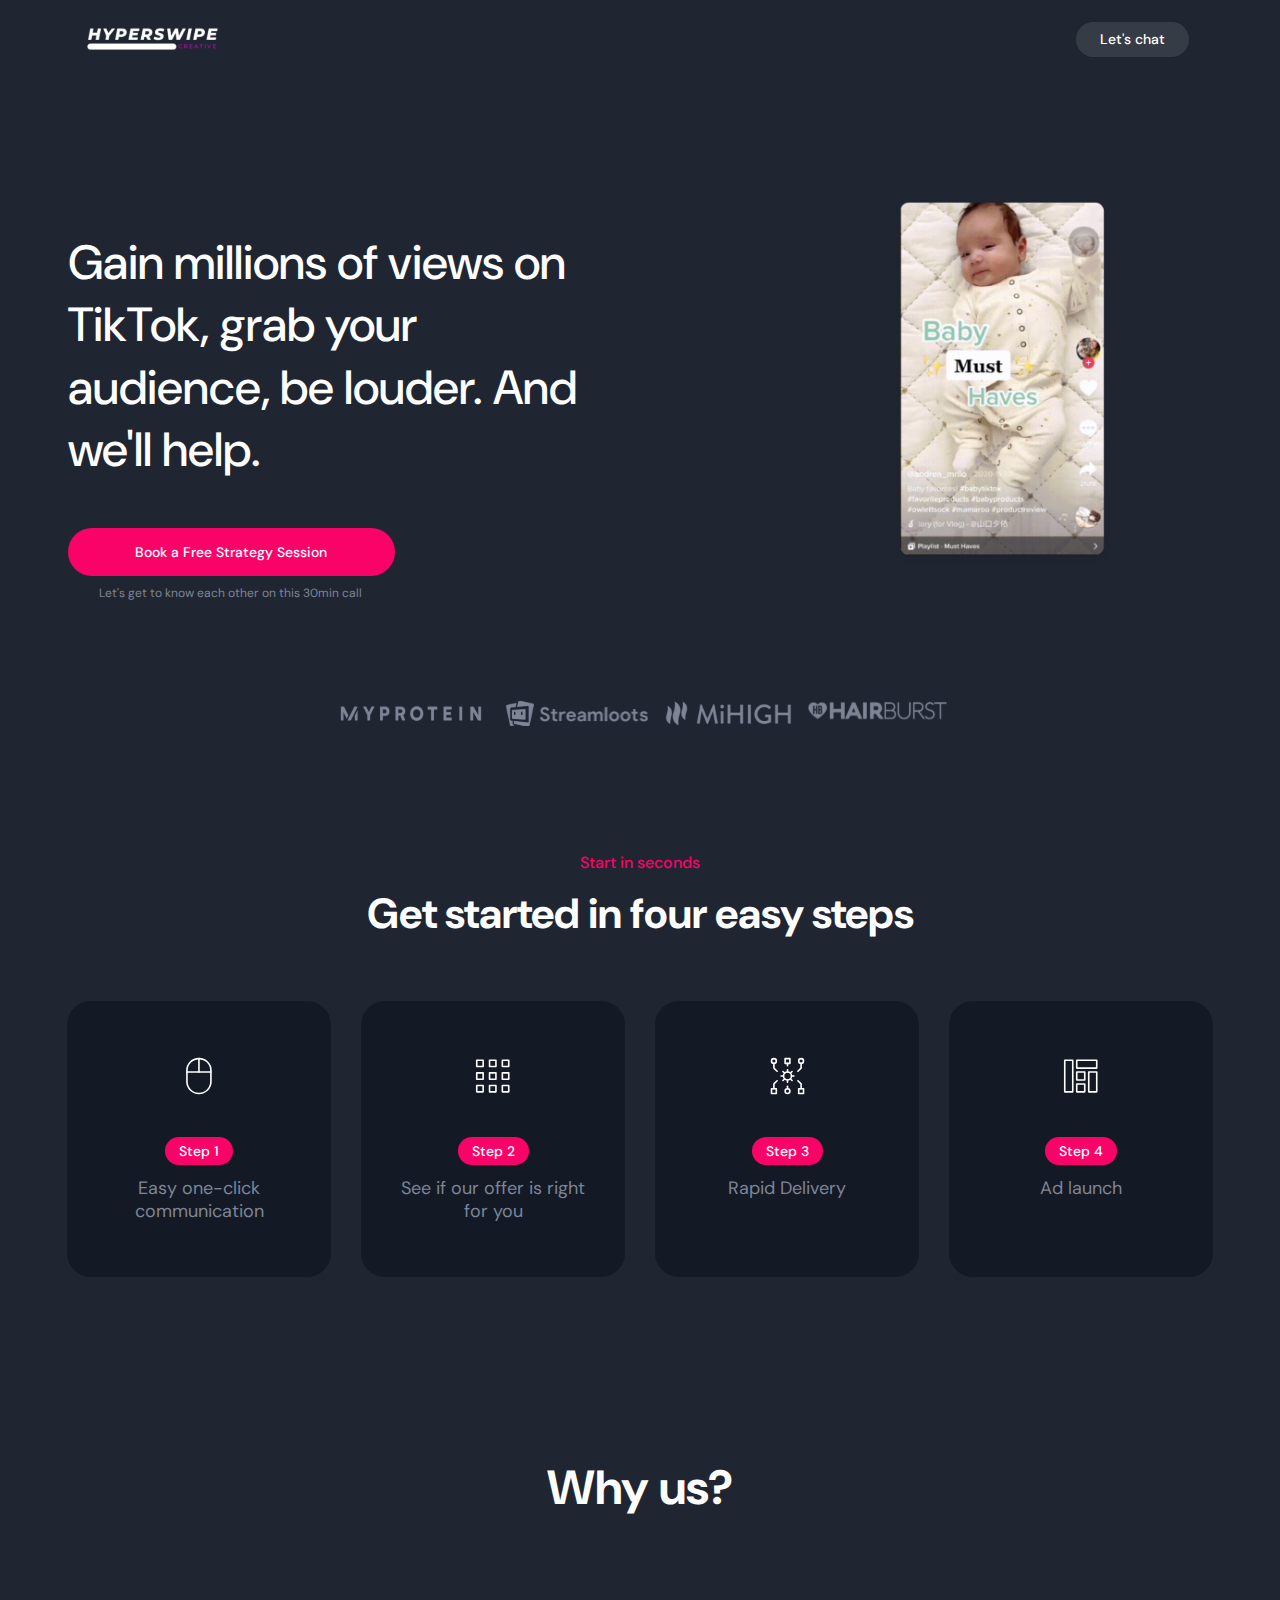
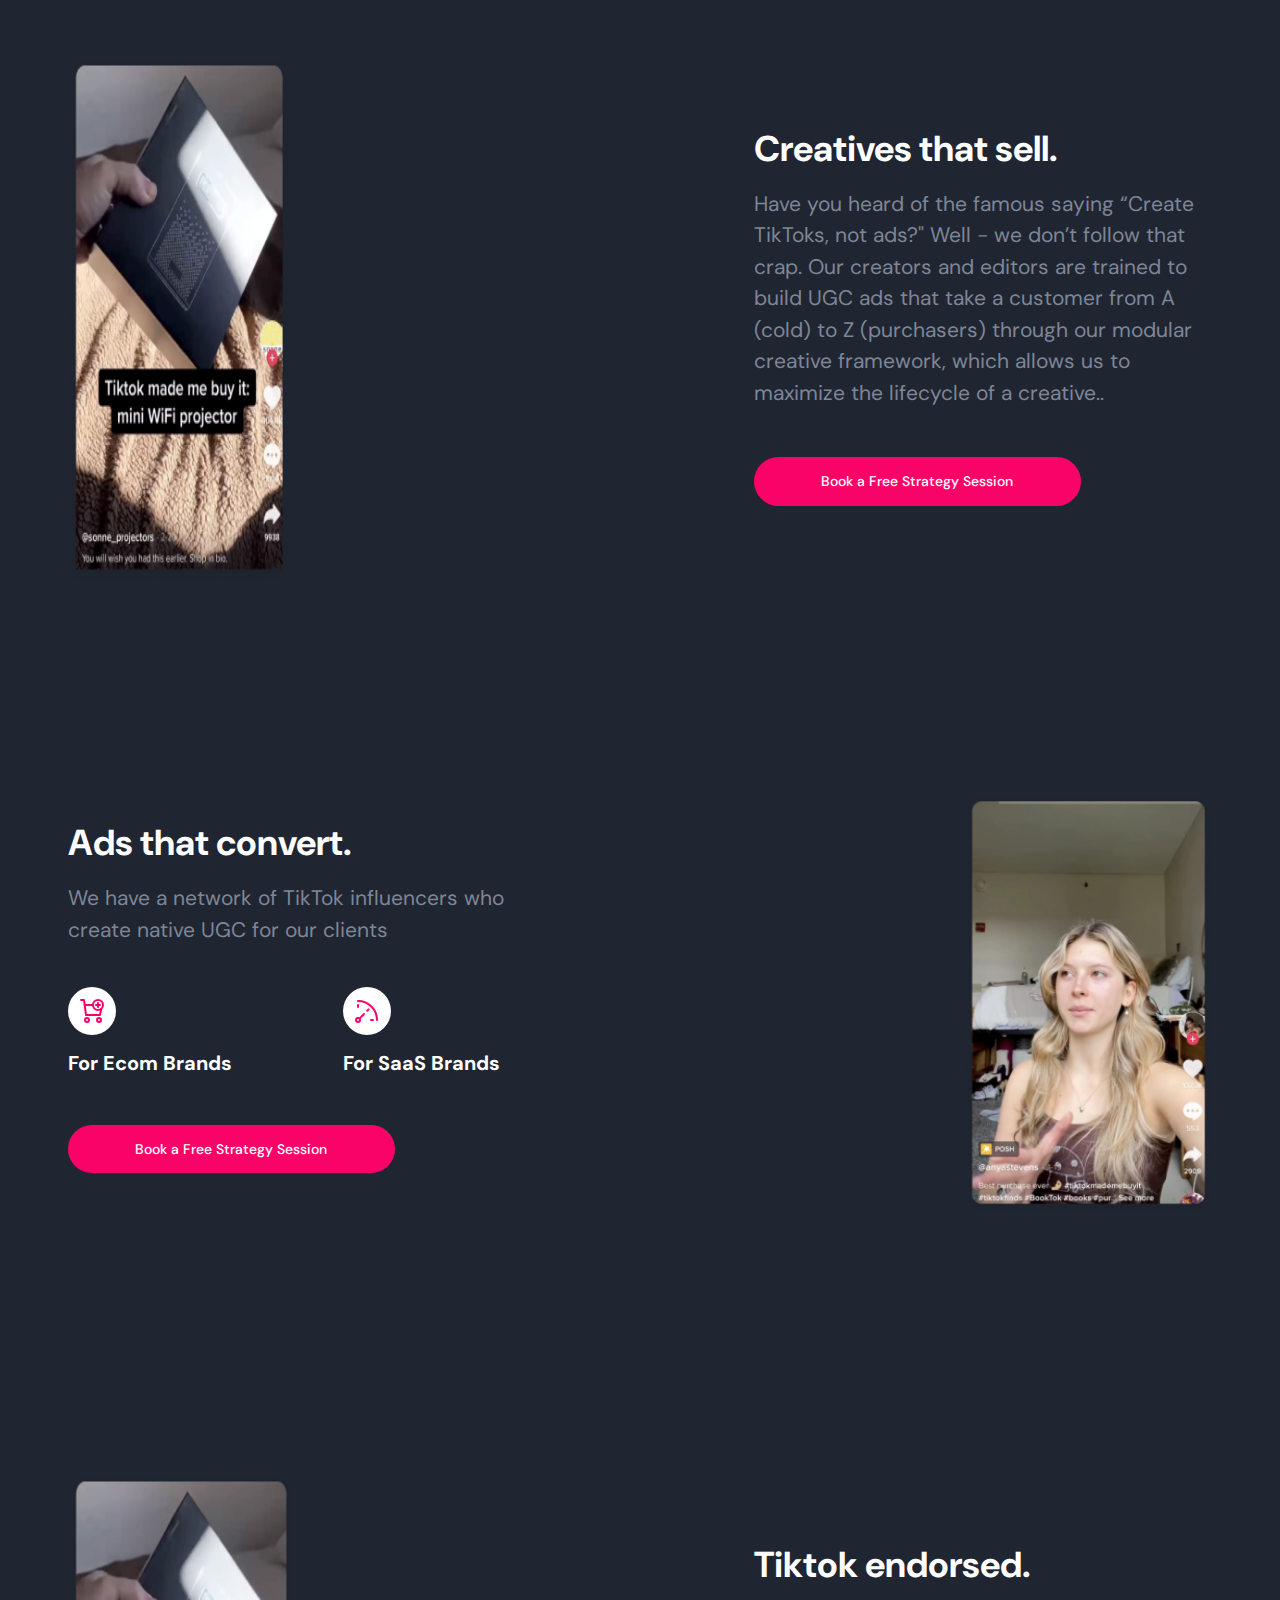
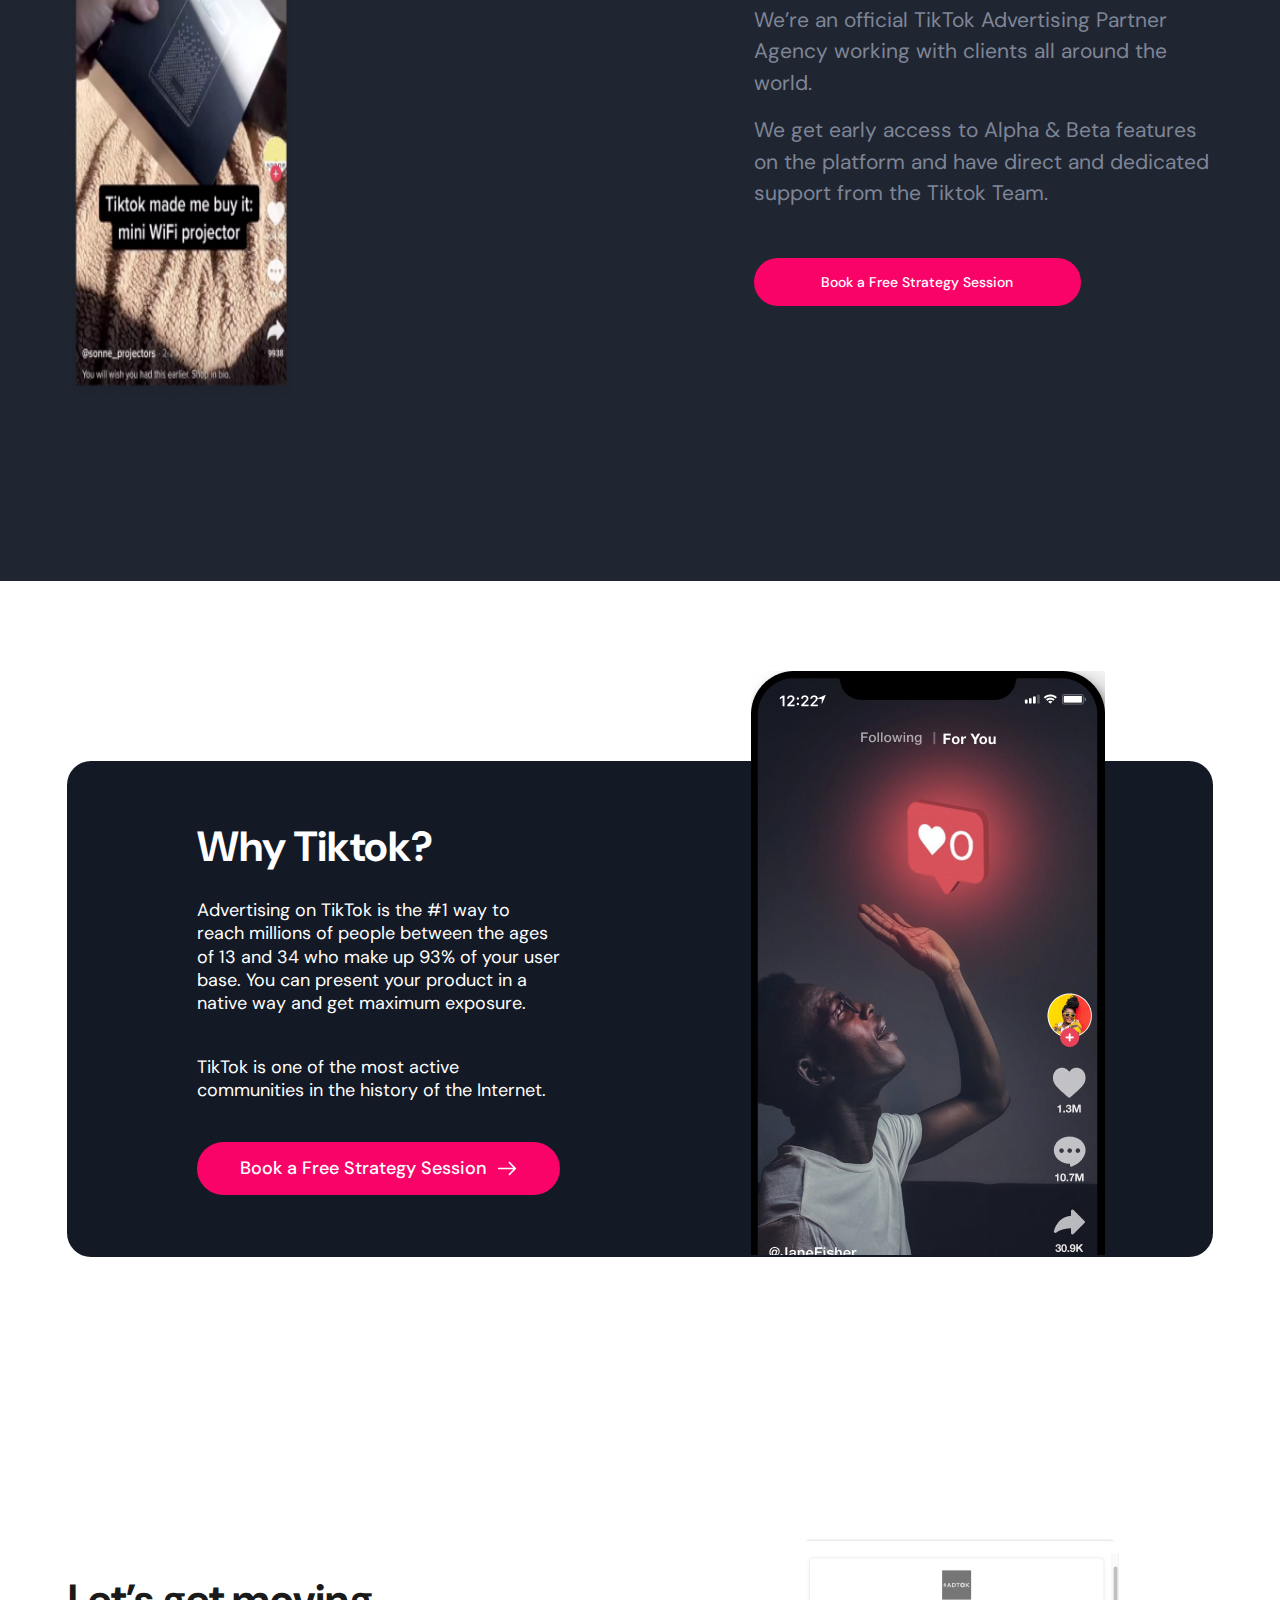
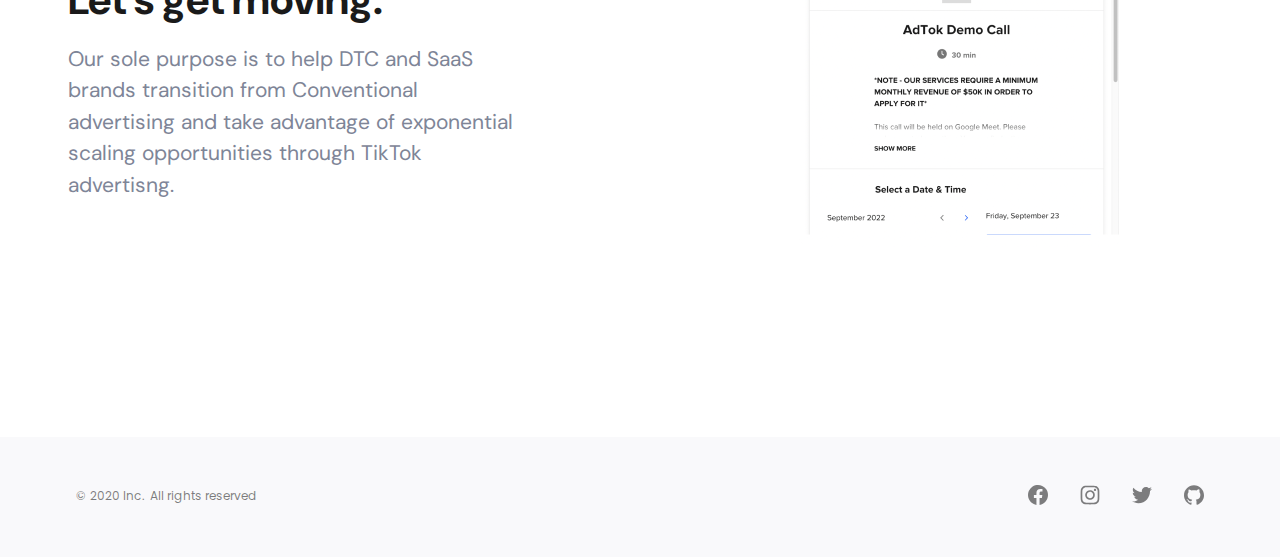
==== commit f8d0b63e: "index 9" ====
--- a/index.html
+++ b/index.html
@@ -80,25 +80,25 @@
         </div>
         <div class="prim37">
           <img src="img/Group120.png" alt="screen" width="251" height="386" class="prim14" />
-          <h3 class="prim27">Ads that convert.</h3>
-          <p class="prim28">
+          <h3 class="prim27_1">Ads that convert.</h3>
+          <p class="prim8_1">
             We have a network of TikTok influencers who create native UGC for our
             clients
           </p>
           <ul class="prim29">
-            <li>
-              <img src="img/Group60.svg" alt="значёк" width="48" height="48" />
+            <li class="prim39">
+              <img src="img/Group60.svg" alt="значёк" width="48" height="48" class="prim14_2" />
               <p class="prim9">For Ecom Brands</p>
             </li>
-            <li>
-              <img src="img/Group155.svg" alt="значёк" width="48" height="48" />
+            <li class="prim40">
+              <img src="img/Group155.svg" alt="значёк" width="48" height="48" class="prim14_2" />
               <p class="prim9">For SaaS Brands</p>
             </li>
           </ul>
-          <p class="prim15"><a href="#">Book a Free Strategy Session</a></p>
+          <p class="prim15_3"><a href="#">Book a Free Strategy Session</a></p>
         </div>
         <div class="prim38">
-          <img src="img/Rectangle37(1).png" alt="screen" width="227" height="353" class="prim14" />
+          <img src="img/Rectangle37(1).png" alt="screen" width="227" height="353" class="prim14_1" />
           <h3 class="prim27">Tiktok endorsed.</h3>
           <p class="prim8">
             We’re an official TikTok Advertising Partner Agency working with
@@ -113,51 +113,60 @@
       </section>
       <section class="prim21">
         <div class="prim33">
-          <h2 class="prim12">Why Tiktok?</h2>
-          <p class="prim10">
-            Advertising on TikTok is the #1 way to reach millions of people
-            between the ages of 13 and 34 who make up 93% of your user base. You
-            can present your product in a native way and get maximum exposure.
-          </p>
-          <p  class="prim10">
-            TikTok is one of the most active communities in the history of the
-            Internet.
-          </p>
-          <div class="prim15_1">
-            <a href="#">Book a Free Strategy Session</a>
-            <img src="img/Group2.svg" alt="стрелочка" width="20px" height="20px" >
+          <div class="prim33_1">
+            <h2 class="prim12">Why Tiktok?</h2>
+            <p class="prim10">
+              Advertising on TikTok is the #1 way to reach millions of people
+              between the ages of 13 and 34 who make up 93% of your user base. You
+              can present your product in a native way and get maximum exposure.
+            </p>
+            <p class="prim10_1">
+              TikTok is one of the most active communities in the history of the
+              Internet.
+            </p>
+            <div class="prim15_1">
+              <a class="a_1" href="#">Book a Free Strategy Session</a>
+              <img src="img/Group2.svg" alt="стрелочка" width="20px" height="20px" >
+            </div>
           </div>
+          <img src="img/iPhone 11 Pro.png" alt="iphone" class="iphone">
         </div>
       </section>
       <section class="prim1">
-        <h2 class="prim20">Let’s get moving.</h2>
-        <img src="img/Rectangle26.png" alt="окошко"width="324" height="308" class="prim14"  />
-        <p class="prim8">
-          Our sole purpose is to help DTC and SaaS brands transition from
-          Conventional advertising and take advantage of exponential scaling
-          opportunities through TikTok advertisng.
-        </p>
+        <div class="prim41">
+          <h2 class="prim20">Let’s get moving.</h2>
+          <img src="img/Rectangle26.png" alt="окошко"width="324" height="308" class="prim14_3"  />
+          <p class="prim8_2">
+            Our sole purpose is to help DTC and SaaS brands transition from
+            Conventional advertising and take advantage of exponential scaling
+            opportunities through TikTok advertisng.
+          </p>
+        </div>
       </section>
     </main>
     <footer>
-      <ul class="prim11">
-        <li><p>© 2020 Inc.</p></li>
-        <li><p>All rights reserved</p></li>
-      </ul>
-      <ul class="prim32">
-        <li class="facebook">
-          <a><img src="img/Group.svg" alt="фейсбук" width="20" height="20" /></a>
-        </li>
-        <li class="insta">
-          <a><img src="img/logo-instagram.svg" alt="инста" width="20" height="20" /></a>
-        </li>
-        <li class="twitter">
-          <a><img src="img/logo-twitter.svg" alt="твитер" width="20" height="20" /></a>
-        </li>
-        <li class="github">
-          <a><img src="img/logo-github.svg" alt="гитхаб" width="20" height="20" /></a>
-        </li>
-      </ul>
+      <div class="footer_1">
+        <div class="ul11">
+          <ul class="prim11">
+            <li><p>© 2020 Inc.</p></li>
+            <li><p>All rights reserved</p></li>
+          </ul>
+          </div>
+        <ul class="prim32">
+          <li class="facebook">
+            <a><img src="img/Group.svg" alt="фейсбук" width="20" height="20" /></a>
+          </li>
+          <li class="insta">
+            <a><img src="img/logo-instagram.svg" alt="инста" width="20" height="20" /></a>
+          </li>
+          <li class="twitter">
+            <a><img src="img/logo-twitter.svg" alt="твитер" width="20" height="20" /></a>
+          </li>
+          <li class="github">
+            <a><img src="img/logo-github.svg" alt="гитхаб" width="20" height="20" /></a>
+          </li>
+        </ul>
+      </div>
     </footer>
   </body>
 </html>
--- a/css/style.css
+++ b/css/style.css
@@ -51,13 +51,21 @@
 }
 
 footer{
-    display: flex;
-
     background-color: var(--primary-color8);
     padding-top: 38px;
     padding-bottom: 35px;
 }
 
+.footer_1{
+    display: flex;
+    margin: 0 2.4rem;
+    max-width: 1128px;
+    min-width: 327px;
+    flex-direction: row;
+    justify-content: space-between;
+    column-gap: 14.4rem;
+}
+
 p{
     margin: 0%;
 }
@@ -70,6 +78,12 @@
 }
 
 a{
+    font-size: 1.4rem;
+    text-decoration: none;
+    color:var(--primary-color2);
+}
+
+.a_1{
     font-size: 1.4rem;
     text-decoration: none;
     color:var(--primary-color2);
@@ -154,6 +168,28 @@
     margin-bottom: 2.6rem;
 }
 
+.prim8_1{
+    font-size: 1.6rem;
+    line-height: 150%;
+    font-weight: 400;
+    color: var(--primary-color4);
+    width: 32.4rem;
+    margin-left: 2.4rem;
+    margin-top: 3rem;
+    margin-bottom: 2.6rem;
+}
+
+.prim8_2{
+    font-size: 1.6rem;
+    line-height: 150%;
+    font-weight: 400;
+    color: var(--primary-color4);
+    width: 32.4rem;
+    margin-left: 2.4rem;
+    margin-top: 3rem;
+    margin-bottom: 2.6rem;
+}
+
 .prim9{
     font-weight: 700;
     font-size: 1.8rem;
@@ -172,17 +208,35 @@
     width: 27.6rem;
 }
 
+.prim10_1{
+    font-size: 1.6rem;
+    line-height: 1.3;
+    font-weight: 400;
+    color: var(--primary-color2);
+    margin-bottom: 4rem;
+    margin-left: 2rem;
+    width: 27.6rem;
+}
+
+
 .prim11{
     font-family: 'Poppins', sans-serif;
     font-weight: 400;
     font-size: 1.2rem;
     line-height: 180%;
     color: var(--primary-color5);
-    width: 11.1rem;
+    min-width: 11.1rem;
     padding-bottom: 0.3rem;
-    margin-left: 2.4rem;
-    display: flex;
-    flex-direction: column;
+    display: flex;
+    flex-direction: row;
+    flex-wrap: wrap;
+    column-gap: 0.5rem;
+}
+
+.ul11{
+    display: block;
+    min-width: 111px;
+    width: max-content;
 }
 
 .prim12{
@@ -210,6 +264,16 @@
     margin-bottom: 3rem;
 }
 
+.prim14_2{
+    display: block;
+    margin: 0;
+}
+
+.prim14_3{
+    display: block;
+    margin: 0 auto;
+}
+
 .prim15{
     text-align: center;
     background-color: var(--primary-color3);
@@ -230,7 +294,18 @@
     width: 28.8rem;
 }
 
+
+
 .prim15_2{
+    text-align: center;
+    background-color: var(--primary-color3);
+    padding: 1.6rem 4.8rem;
+    border-radius: 10rem;
+    margin: 0 auto;
+    width: 32.7rem;
+}
+
+.prim15_3{
     text-align: center;
     background-color: var(--primary-color3);
     padding: 1.6rem 4.8rem;
@@ -279,7 +354,7 @@
 }
 
 .prim21{
-    height: 70.5rem;
+    min-height: 70.5rem;
     color: var(--primary-color);
     background-color: var(--primary-color2);
     padding-top: 8rem;
@@ -324,6 +399,10 @@
     margin-left: 2.4rem;
 }
 
+.prim27_1{
+    margin-left: 2.4rem;
+}
+
 .prim28{
     font-size: 1.6rem;
     line-height: 150%;
@@ -334,8 +413,14 @@
     margin-bottom: 3rem;
 }
 
+
 .prim29{
+    display: flex;
     margin-bottom: 4rem;
+    flex-wrap: wrap;
+    flex-direction: row;
+    justify-content: space-between;
+    column-gap: 1rem;
 }
 
 .prim30{
@@ -355,7 +440,8 @@
 
 .prim32{
     display: flex;
-
+    gap: 3.2rem;
+    flex-wrap: wrap;
 }
 
 .prim33{
@@ -367,6 +453,10 @@
     border-radius: 2.4rem;
 }
 
+.prim33_1{
+    display: block;
+}
+
 .prim34{
     display: block;
     margin: 0 auto;
@@ -399,7 +489,23 @@
     width: 32.8rem;
 }
 
-
+.prim39{
+    display: flex;
+    flex-direction: column;
+    width: 16.5rem;
+}
+
+.prim40{
+    display: flex;
+    flex-direction: column;
+    width: 15.2rem;
+}
+
+.prim41{
+    display: block;
+    margin: 0 auto;
+    width: 32.4rem;
+}
 
 .facebook{
     width: 20px;
@@ -415,6 +521,10 @@
 
 .twitter{
     width: 20px;
+}
+
+.iphone{
+    display: none;
 }
 
 .sr-only {
@@ -432,6 +542,12 @@
 
 
 @media (min-width: 1145px) {
+    img {
+        display: block;
+        max-width: 100%;
+        height: auto;
+        margin: 0;
+    }
     /* секция 1 сребёнком */
     .prim19{
         display: flex;
@@ -550,4 +666,167 @@
         margin: 0;
         margin-top: 4.8rem;
     }
+    .prim37{
+        display: flex;
+        margin: 0 auto;
+        padding-top: 9rem;
+        padding-bottom: 9rem;
+        width: 1146px;
+        height: 660px;
+        flex-direction: column;
+        flex-wrap: wrap;
+        align-content: space-between;
+    }
+    .prim27_1{
+        margin: 0;
+        margin-top: 5.525rem;
+        font-size: 3.6rem;
+    }
+    .prim8_1{
+        margin: 0;
+        margin-top: 1.6rem;
+        font-size: 2.1rem;
+        line-height: 150%;
+        width: 460px;
+        margin-bottom: 4.05rem;
+    }
+    .prim9{
+        font-size: 2rem;
+    }
+    .prim29{
+        column-gap: 9rem;
+        margin-bottom: 0;
+    }
+    .prim39{
+        width: 18.5rem;
+        height: 9rem;
+    }
+    .prim40{
+        width: 185px;
+        height: 90px;
+    }
+    .prim15_3{
+        margin: 0;
+        margin-top: 4.8rem;
+        margin-bottom: 5.525rem;
+    }
+    .prim38{
+        display: flex;
+        margin: 0 auto;
+        margin-top: 13.8rem;
+        margin-bottom: 9rem;
+        width: 1146px;
+        height: 528px;
+        flex-direction: column;
+        flex-wrap: wrap;
+        align-content: space-between;
+        column-gap: 12.8rem;
+    }
+    /* секция 6 с айфоном */
+    .prim21{
+        margin: 0 auto;
+        padding-top: 18rem;
+        padding-bottom: 9.1rem;
+    }
+    .prim33{
+        display: flex;
+        width: 1146px;
+        height: 496px; 
+        padding: 5.9rem 10.8rem 6.2rem 13rem;
+        flex-direction: column;
+        flex-wrap: wrap;
+        align-content: space-between;
+    }
+    .iphone{
+        display: block;
+        width: max-content;
+        height: auto;
+        margin-top: -14.9rem;
+    }
+    .prim12{
+        margin: 0;
+        font-size: 4.2rem;
+    }
+    .prim10{
+        margin: 0;
+        margin-top: 2.4rem;
+        margin-bottom: 4rem;
+        font-size: 1.8rem;
+        width: 36.3rem;
+    }
+    .prim10_1{
+        margin: 0;
+        font-size: 1.8rem;
+        width: 36.3rem;
+    }
+    .prim15_1{
+        margin-top: 4rem;
+        padding-top: 1.6rem;
+        padding-bottom: 1.6rem;
+        justify-content: center;
+        width: 36.3rem;
+    }
+    .a_1{
+        font-size: 1.8rem;
+    }
+    .prim33_1{
+        display: block;
+        height: 37.5rem;
+        width: 36.3rem;
+    }
+    /* секция 7 белая */
+    .prim1{
+        padding: 12rem auto;
+    }
+    .prim14_3{
+        order: 3;
+        margin: auto;
+    }
+    .prim41{
+        display: flex;
+        width: 1145px;
+        height: 527.87px;
+        flex-direction: column;
+        flex-wrap: wrap;
+        align-content: stretch;
+    }
+    .prim20{
+        margin: 0;
+        margin-top: 14.394rem;
+        font-size: 4.2rem;
+        width: max-content;
+    }
+    .prim8_2{
+        margin: 0;
+        margin-top: 1.6rem;
+        font-size: 2.1rem;
+        line-height: 150%;
+        width: 460px;
+        margin-bottom: 14rem;
+    }
+    /* футер */
+    footer{
+        padding-top: 4.8rem;
+        padding-bottom: 4.7rem;
+        margin: 0 auto;
+        align-items: center;
+    }
+    .footer_1{
+        display: flex;
+        margin: 0 auto;
+        max-width: 1128px;
+        flex-direction: row;
+        justify-content: space-between;
+    }
+    .prim11{
+        display: flex;
+        flex-direction: row;
+        width: max-content;
+        gap: 0.5rem;
+    }
+    .prim32{
+        display: flex;
+        flex-direction: row;
+        column-gap: 3.2rem;
+    }
 }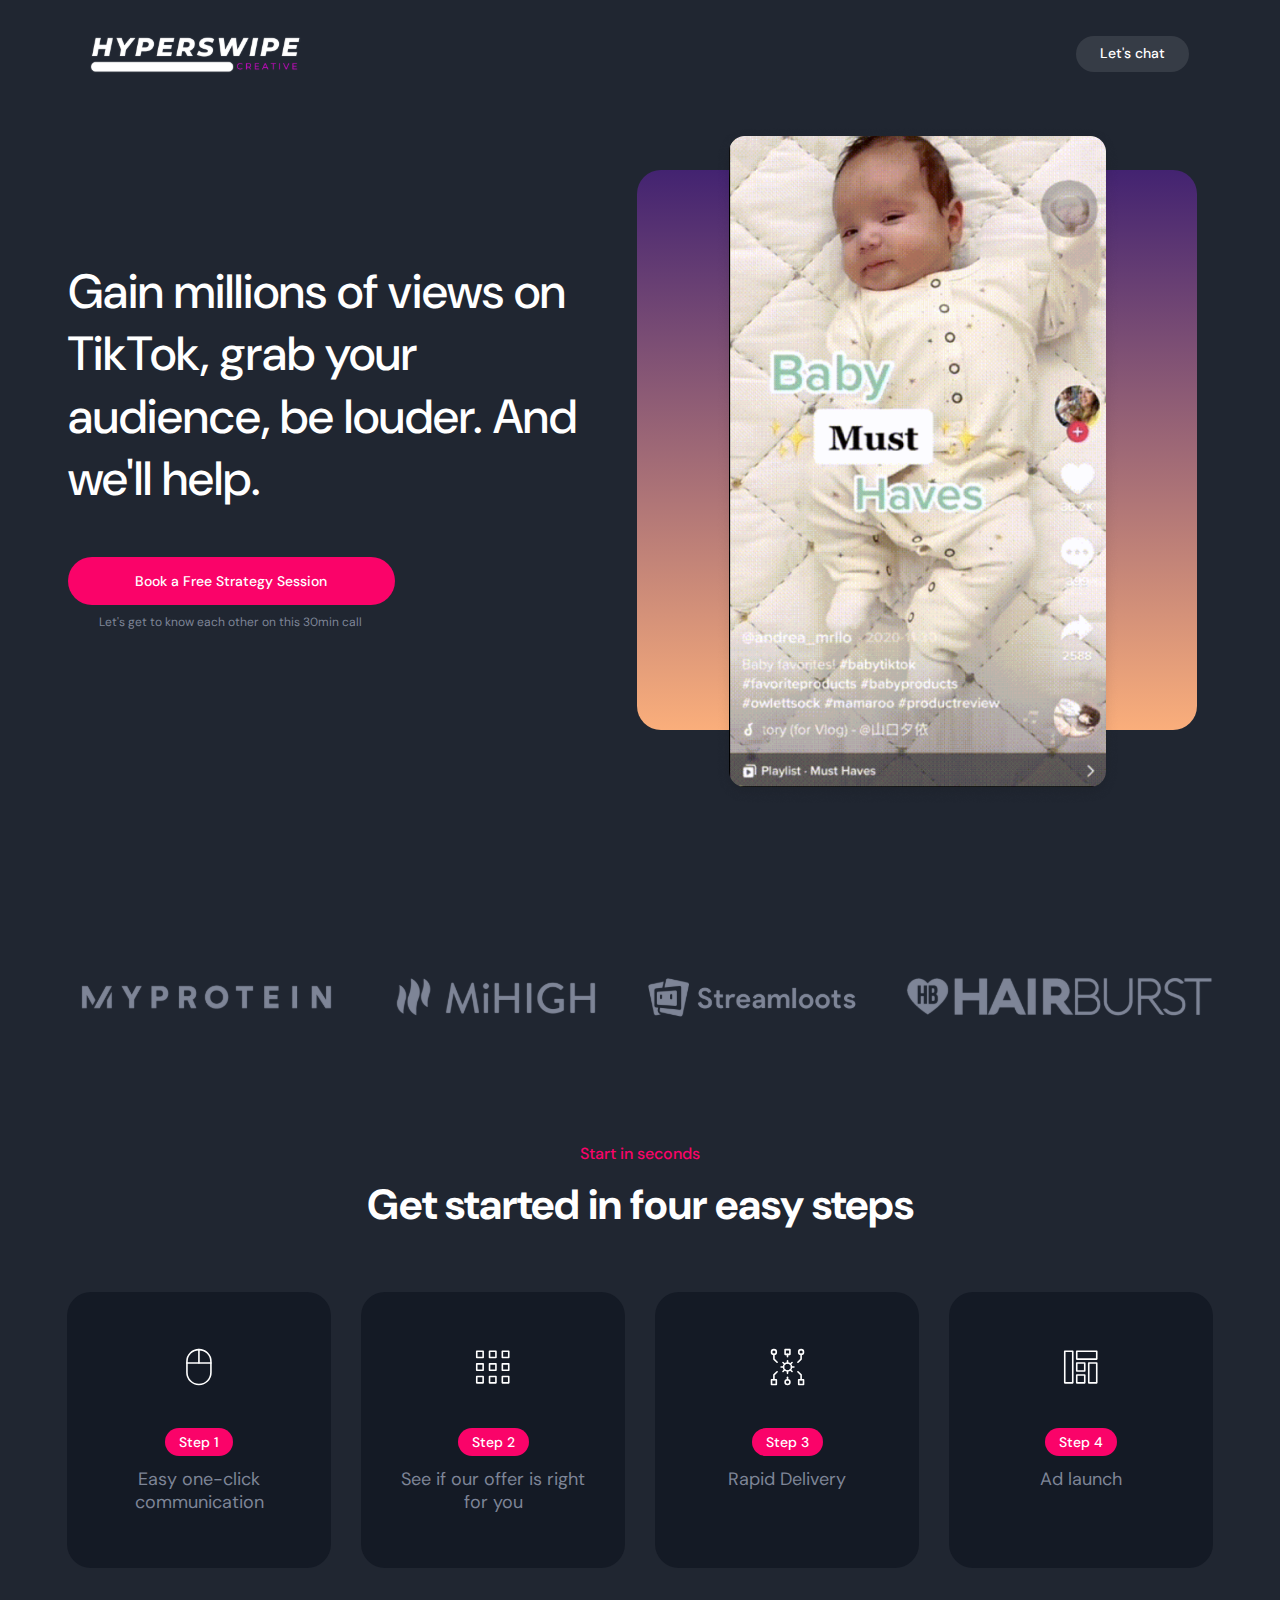
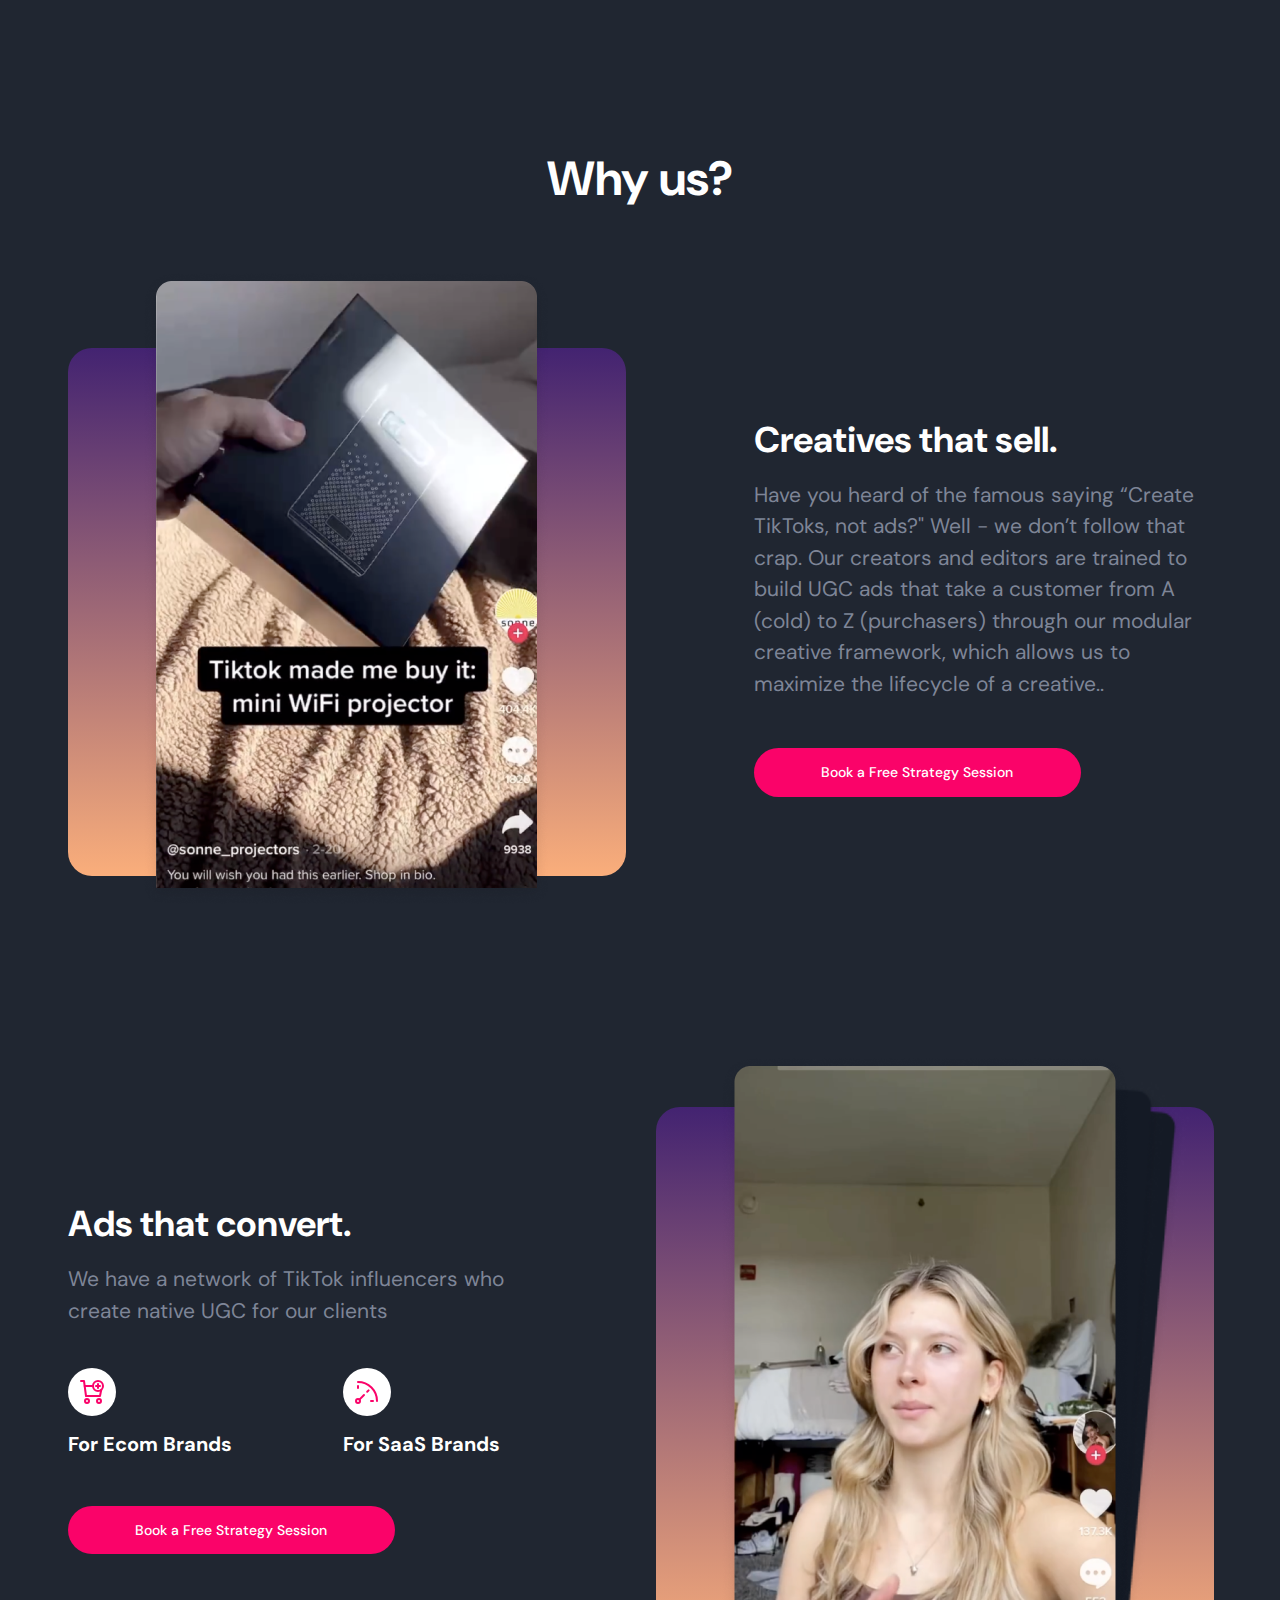
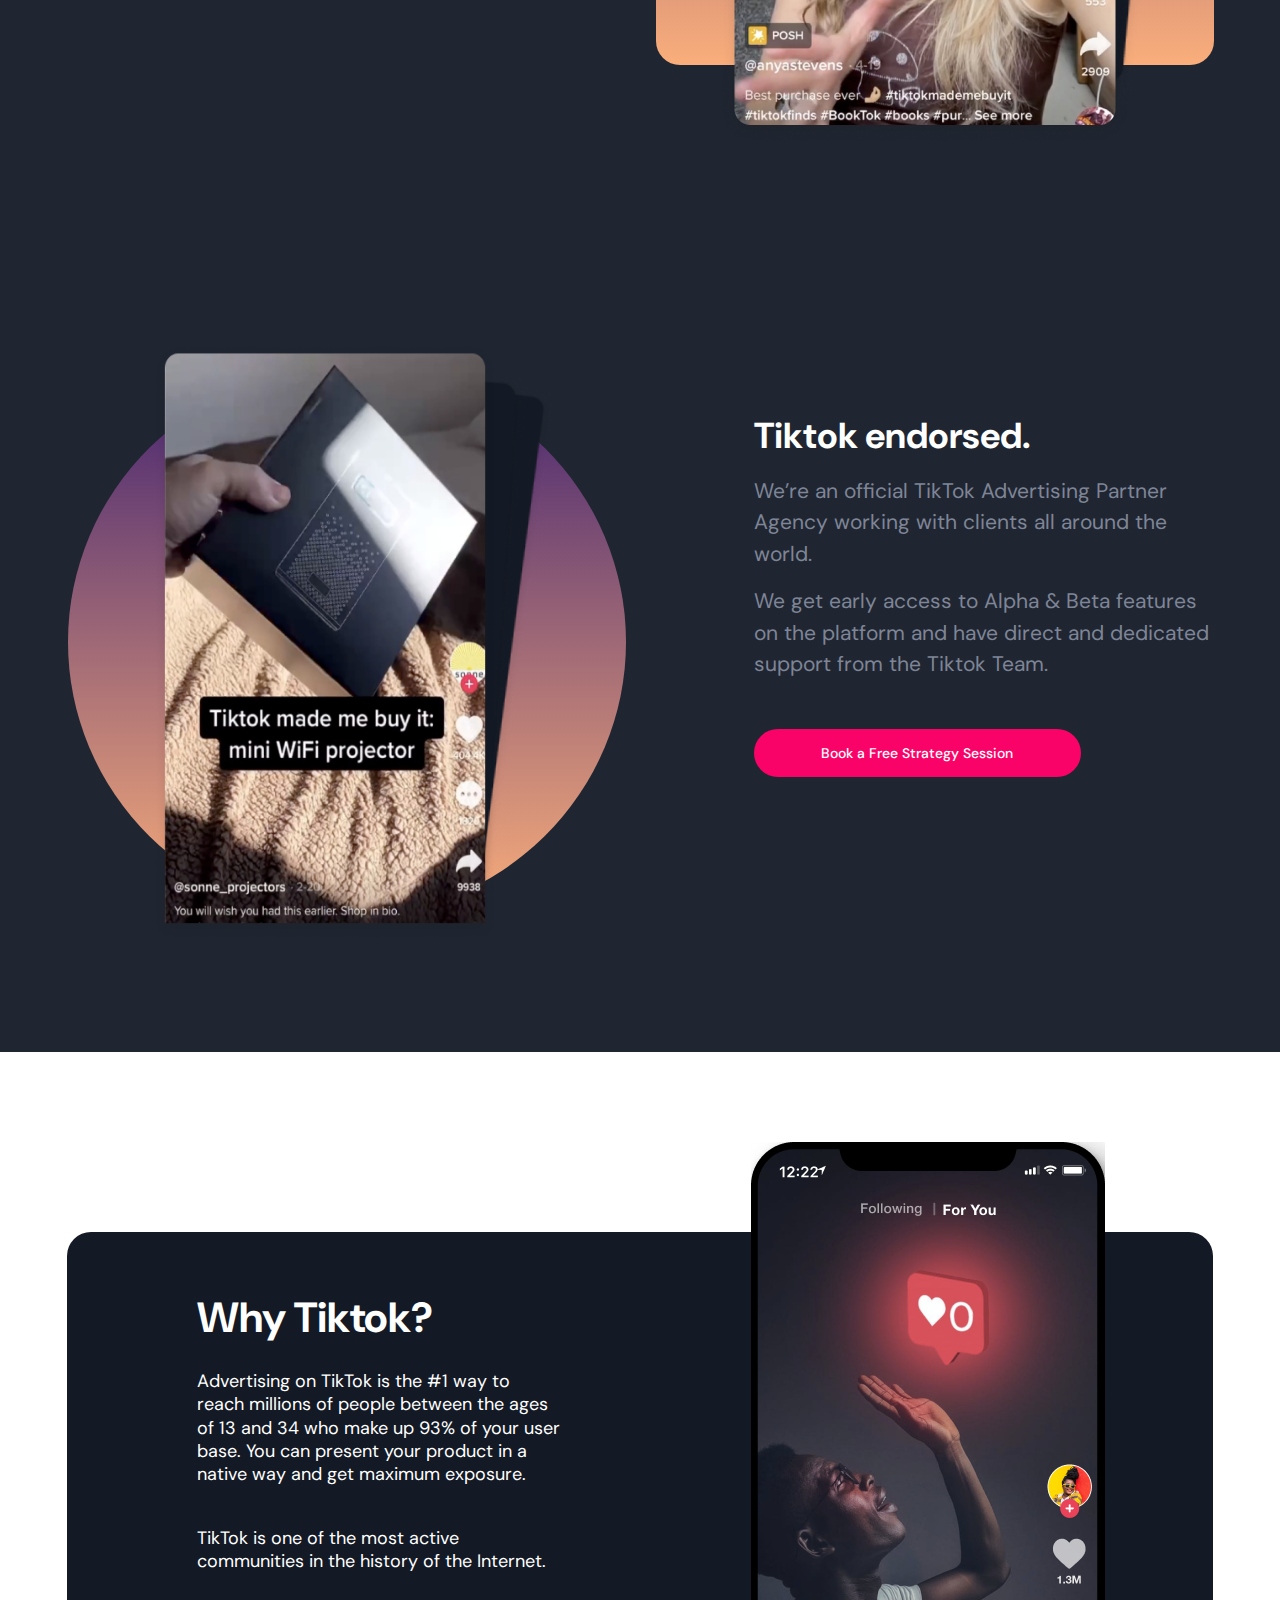
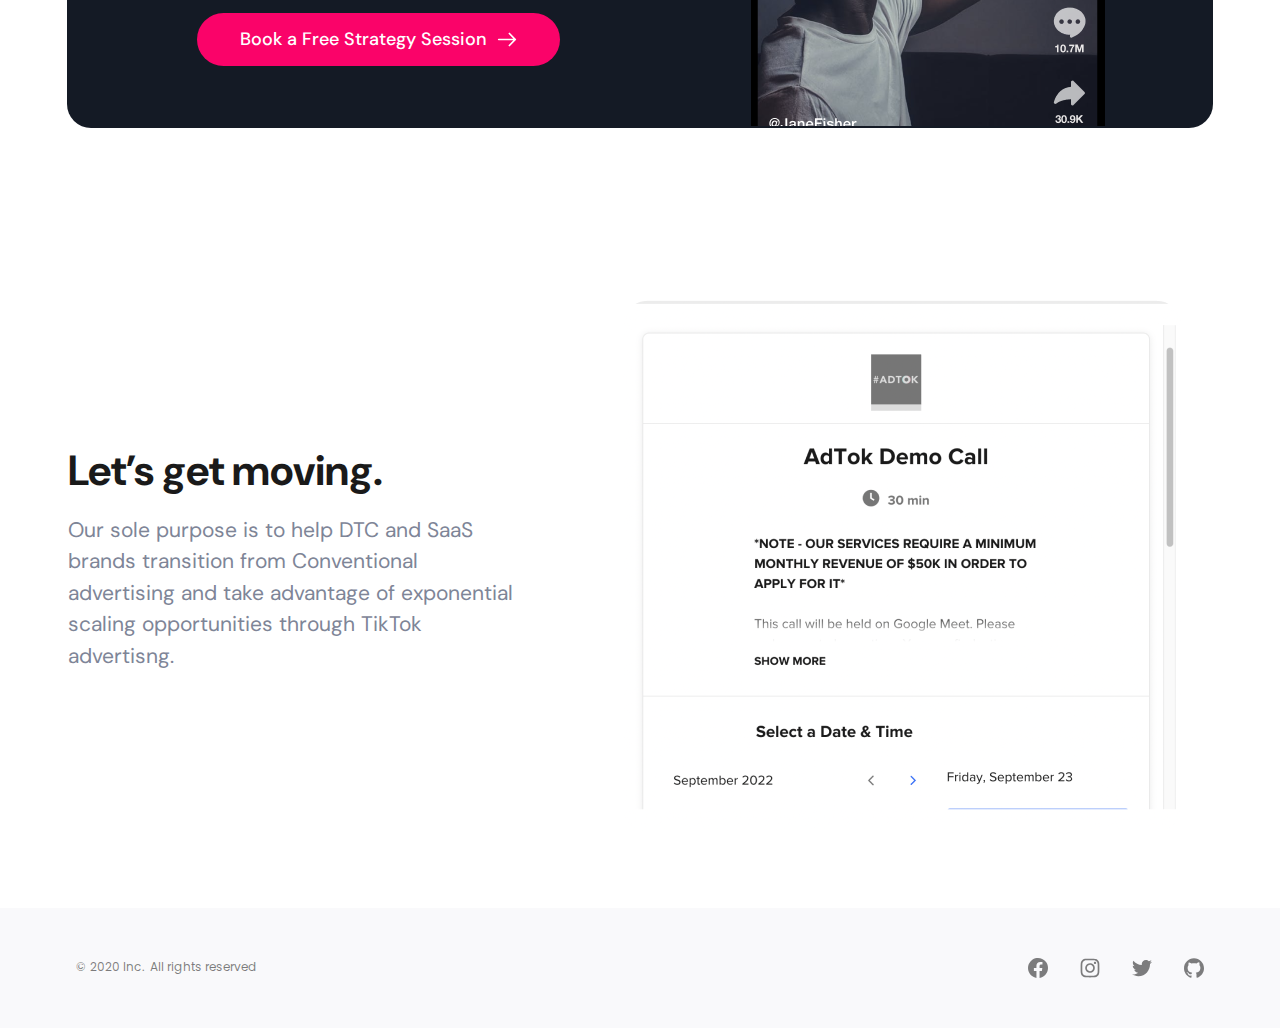
==== commit d5344194: "index 11" ====
--- a/index.html
+++ b/index.html
@@ -14,7 +14,7 @@
   <body>
     
     <header>
-      <a href="#" class="prim18"><img src="img/8(1)1.svg" alt="logo" width="144" height="48" /></a>
+      <a href="#" class="prim18"><img  src="img/8 (1) 1.svg" alt="logo" clss="logotip" /></a>
       <a href="#" class="prim16"><p class="prim17">Let's chat</p></a>
     </header>
 
@@ -26,16 +26,18 @@
           Gain millions of views on TikTok, grab your audience, be louder. And
           we'll help.
         </p>
-        <img class="prim14" src="img/Rectangle37.png" alt="screen" width="220.14" height="380.14" />
+        <div class="prim14_r">
+          <img class="prim14" src="img/Rectangle 37.png" alt="screen" width="220.14" height="380.14" />
+        </div>
         <p class="prim15"><a href="#">Book a Free Strategy Session</a></p>
         <p  class="prim5">Let's get to know each other on this 30min call</p>
       </section>
       <section class="prim34">
         <ul class="prim31">
-          <li><img src="img/Maskgroup.svg" alt="#" width="156" height="25" /></li>
-          <li><img src="img/Maskgroups.svg" alt="#" width="144" height="25" /></li>
-          <li><img src="img/Maskgroupm.svg" alt="#" width="127" height="25" /></li>
-          <li><img src="img/Maskgrouph.svg" alt="#" width="139" height="19" /></li>
+          <li><img class="logo4" src="img/Mask group.svg" alt="#" width="156" height="25" /></li>
+          <li><img class="logo4" src="img/Mask group-1.svg" alt="#" width="144" height="25" /></li>
+          <li><img class="logo4" src="img/Mask group-2.svg" alt="#" width="127" height="25" /></li>
+          <li><img class="logo4" src="img/Mask group-3.svg" alt="#" width="139" height="19" /></li>
         </ul>
       </section>
       <section class="prim35">
@@ -67,7 +69,9 @@
       <section class="prim30">
         <h2 class="prim26">Why us?</h2>
         <div class="prim36">
-          <img src="img/Rectangle37(1).png" alt="screen" width="223" height="355" class="prim14_1" />
+          <div class="prim14_1_r">
+            <img src="img/Rectangle 37(1).png" alt="screen" width="223" height="355" class="prim14_1" />
+          </div>
           <h3 class="prim27">Creatives that sell.</h3>
           <p class="prim8">
             Have you heard of the famous saying “Create TikToks, not ads?" Well -
@@ -79,7 +83,11 @@
           <p class="prim15_2"><a href="#">Book a Free Strategy Session</a></p>
         </div>
         <div class="prim37">
-          <img src="img/Group120.png" alt="screen" width="251" height="386" class="prim14" />
+          <div class="prim14_4_r">
+            <img src="img/Rectangle 37(3).png" alt="shadow1" width="213.9" height="369.78" class="shadow1">
+            <img src="img/Rectangle 37(3).png" alt="shadow2"  width="199.83" height="346.34" class="shadow2">
+            <img src="img/Rectangle 37(2).png" alt="screen" width="223.27" height="386.19" class="prim14_4" />
+          </div>
           <h3 class="prim27_1">Ads that convert.</h3>
           <p class="prim8_1">
             We have a network of TikTok influencers who create native UGC for our
@@ -98,7 +106,11 @@
           <p class="prim15_3"><a href="#">Book a Free Strategy Session</a></p>
         </div>
         <div class="prim38">
-          <img src="img/Rectangle37(1).png" alt="screen" width="227" height="353" class="prim14_1" />
+          <div class="prim14_1_r2">
+            <img src="img/Rectangle 37(3).png" alt="shadow1" width="213.9" height="369.78" class="shadow3">
+            <img src="img/Rectangle 37(3).png" alt="shadow2"  width="199.83" height="346.34" class="shadow4">
+            <img src="img/Rectangle 37(1).png" alt="screen" width="227" height="353" class="prim14_1_2" />
+          </div>
           <h3 class="prim27">Tiktok endorsed.</h3>
           <p class="prim8">
             We’re an official TikTok Advertising Partner Agency working with
@@ -135,7 +147,7 @@
       <section class="prim1">
         <div class="prim41">
           <h2 class="prim20">Let’s get moving.</h2>
-          <img src="img/Rectangle26.png" alt="окошко"width="324" height="308" class="prim14_3"  />
+          <img src="img/Rectangle 26.png" alt="окошко"width="324" height="308" class="prim14_3"  />
           <p class="prim8_2">
             Our sole purpose is to help DTC and SaaS brands transition from
             Conventional advertising and take advantage of exponential scaling
--- a/css/style.css
+++ b/css/style.css
@@ -41,7 +41,6 @@
     font-size: 3.2rem;
     line-height: 1.3;
     color: var(--primary-color2);
-    /* text-align: center; */
 }
 
 h3{
@@ -64,6 +63,7 @@
     flex-direction: row;
     justify-content: space-between;
     column-gap: 14.4rem;
+    align-items: center;
 }
 
 p{
@@ -94,6 +94,10 @@
     max-width: 100%;
     height: auto;
     margin: 0 auto;
+}
+
+.logotip{
+    object-fit: fill;
 }
 
 .prim1{
@@ -108,8 +112,6 @@
     color: var(--primary-color2);
     text-align: center;
     line-height: 1.301875;
-    /* margin-left: 2.4rem;
-    margin-right: 2.4rem; */
     margin: 0 auto;
     width: 327px;
 }
@@ -254,14 +256,57 @@
 
 .prim14{
     display: block;
-    margin-top: 4rem;
-    margin-bottom: 3rem;
+    
+    margin-top: -2.694rem;
+    height: 380.14px;
+}
+
+.prim14_r{
+    display: flex;
+    margin: 0 auto;
+    margin-top: 6.694rem;
+    margin-bottom: 6.706rem;
+    width: 327px;
+    height: 327px;
+    background: linear-gradient(180deg, #432371 0%, #FAAE7B 100%);
+    border-radius: 14.0143px;
 }
 
 .prim14_1{
     display: block;
-    margin-top: 4rem;
-    margin-bottom: 3rem;
+    margin-top: -2.227rem;
+    height: 355.72px;
+}
+
+.prim14_1_2{
+    display: block;
+    margin-top: -2.227rem;
+    margin-left: 4.981rem;
+    z-index: 3;
+    width: 201.86px;
+    height: 349.33px;
+}
+
+.prim14_1_r{
+    display: flex;
+    margin: 0 auto;
+    margin-top: 6.227rem;
+    margin-bottom: 5.314rem;
+    width: 327px;
+    height: 310.59px;
+    background: linear-gradient(180deg, #432371 0%, #FAAE7B 100%);
+    border-radius: 14.0645px;
+}
+
+.prim14_1_r2{
+    display: flex;
+    margin: 0 auto;
+    margin-top: 6.227rem;
+    margin-bottom: 5.314rem;
+    width: 327px;
+    height: 310.59px;
+    background: linear-gradient(180deg, #432371 0%, #FAAE7B 100%);
+    border-radius: 50%;
 }
 
 .prim14_2{
@@ -272,6 +317,69 @@
 .prim14_3{
     display: block;
     margin: 0 auto;
+}
+
+.prim14_4{
+    display: block;
+    margin-top: -2.997rem;
+    margin-left: 3.78rem;
+    height: 386.19px;
+    z-index: 3;
+}
+
+.prim14_4_r{
+    display: flex;
+    margin: 0 auto;
+    margin-top: 7.997rem;
+    margin-bottom: 6.003rem;
+    width: 327px;
+    height: 327px;
+    background: linear-gradient(180deg, #432371 0%, #FAAE7B 100%);
+    border-radius: 14.0645px;
+}
+
+.shadow1{
+    position: absolute;
+    z-index: 2;
+    width: 236.07px;
+    height: 386.91px;
+    transform: rotate(2deg);
+    margin-top: -2.795rem;
+    margin-bottom: -2.72rem;
+    margin-left: 4.3rem;
+}
+
+.shadow2{
+    position: absolute;
+    z-index: 1;
+    width: 226.39px;
+    height: 360.95px;
+    transform: rotate(4deg);
+    margin-top: -1.735rem;
+    margin-bottom: -1.66rem;
+    margin-left: 6.29rem;
+}
+
+.shadow3{
+    position: absolute;
+    z-index: 2;
+    width: 213.41px;
+    height: 337.6px;
+    transform: rotate(2deg);
+    margin-top: -1.5rem;
+    margin-bottom: -1rem;
+    margin-left: 5.438rem;
+}
+
+.shadow4{
+    position: absolute;
+    z-index: 1;
+    width: 204.68px;
+    height: 326.5px;
+    transform: rotate(4deg);
+    margin-top: -0.379rem;
+    margin-bottom: -1.66rem;
+    margin-left: 7.251rem;
 }
 
 .prim15{
@@ -335,7 +443,6 @@
 .prim18{
     width: 14.4rem;
     margin-top: 1.3rem;
-    
 }
 
 .prim19{
@@ -435,13 +542,13 @@
     gap: 1.6rem;
     justify-content: center;
     
-
 }
 
 .prim32{
     display: flex;
     gap: 3.2rem;
     flex-wrap: wrap;
+    row-gap: 1rem;
 }
 
 .prim33{
@@ -540,6 +647,15 @@
     overflow: hidden;
 }
 
+@media (min-width: 600px) {
+    .prim18{
+        width: 23rem;
+    }
+    .logo4{
+        width: max-content;
+        height: auto;
+    }
+}
 
 @media (min-width: 1145px) {
     img {
@@ -552,7 +668,8 @@
     .prim19{
         display: flex;
         max-width: 1145px;
-        height: 560px;
+        height: 807px;
+        padding-bottom: 15.1rem;
         flex-direction: column;
         flex-wrap: wrap;
         align-content: stretch;
@@ -567,13 +684,20 @@
         width: 327px;
     }
     .prim14{
-        display: block;
+        margin: 0 auto;
+        margin-top: -3rem;
+        width: max-content;
+        height: max-content;
+        margin-bottom: -6.1rem;
+    }
+    .prim14_r{
+        display: flex;
+        align-items: center;
+        margin: 0 auto;
         order: 5;
-        /* margin-top: 4rem;
-        margin-bottom: 3rem; */
-        margin: auto auto;
-        /* margin-left: 672px;
-        margin-right: 96px; */
+        width: 560px;
+        height: 560px;
+        border-radius: 2.4rem;
     }
     .prim2{
         margin:0 auto;
@@ -591,6 +715,9 @@
         margin-left: 3.15rem;
         
     }
+    .prim31{
+        gap: 5rem;
+    }
     /* секция 3 с steps */
     .prim35{
         padding-top: 9rem;
@@ -643,12 +770,17 @@
         column-gap: 12.8rem;
     }
     .prim14_1{
-        display: block;
-        /* margin-top: 4rem;
-        margin-bottom: 3rem; */
-        margin: auto auto;
-        margin-bottom: 0;
-        height: 528px;
+        margin: 0 auto;
+        margin-top: -7.694rem;
+        width: max-content;
+        height: max-content;
+        margin-bottom: -6.1rem;
+    }
+    .prim14_1_r{
+        margin: 0 auto;
+        width: 558px;
+        height: 530px;
+        border-radius: 24px;
     }
     .prim27{
         margin: 0;
@@ -672,14 +804,51 @@
         padding-top: 9rem;
         padding-bottom: 9rem;
         width: 1146px;
-        height: 660px;
+        height: 840px;
         flex-direction: column;
         flex-wrap: wrap;
         align-content: space-between;
     }
+    .prim14_4{
+        margin: 0 auto;
+        margin-top: -5.114rem;
+        margin-left: 6.45rem;
+        width: max-content;
+        height: max-content;
+    }
+    .prim14_4_r{
+        margin: 0 auto;
+        margin-top: 5.114rem;
+        margin-bottom: 4.986rem;
+        width: 558px;
+        height: 558px;
+        border-radius: 24px;
+        order: 5;
+    }
+    .shadow1{
+        position: absolute;
+        z-index: 2;
+        width: 402.84px;
+        height: 652.1px;
+        transform: rotate(0.2deg);
+        margin-top: -4.77rem;
+        margin-bottom: -4.641rem;
+        margin-left: 10.5rem;
+    }
+    
+    .shadow2{
+        position: absolute;
+        z-index: 1;
+        width: 386.32px;
+        height: 615.94px;
+        transform: rotate(2deg);
+        margin-top: -2.961rem;
+        margin-bottom: -2.832rem;
+        margin-left: 13.7rem;
+    }
     .prim27_1{
         margin: 0;
-        margin-top: 5.525rem;
+        margin-top: 14.525rem;
         font-size: 3.6rem;
     }
     .prim8_1{
@@ -708,7 +877,7 @@
     .prim15_3{
         margin: 0;
         margin-top: 4.8rem;
-        margin-bottom: 5.525rem;
+        margin-bottom: 14.525rem;
     }
     .prim38{
         display: flex;
@@ -722,6 +891,41 @@
         align-content: space-between;
         column-gap: 12.8rem;
     }
+    .prim14_1_2{
+        margin: 0 auto;
+        margin-top: -2.3rem;
+        margin-bottom: -1.51rem;
+        margin-left: 8.5rem;
+        width: 344.46px;
+        height: 596.1px;
+    }
+    .prim14_1_r2{
+        margin: 0 auto;
+        margin-top: 2.3rem;
+        margin-bottom: 2.2rem;
+        width: 558px;
+        height: 550px;
+    }
+    .shadow3{
+        position: absolute;
+        z-index: 2;
+        width: 364.16px;
+        height: 550.76px;
+        transform: rotate(0.2deg);
+        margin-top: -0.97rem;
+        margin-bottom: -1rem;
+        margin-left: 9.5rem;
+    }
+    
+    .shadow4{
+        position: absolute;
+        z-index: 1;
+        width: 349.27px;
+        height: 531.82px;
+        transform: rotate(4deg);
+        margin-top: -0.647rem;
+        margin-left: 12.373rem;
+    }
     /* секция 6 с айфоном */
     .prim21{
         margin: 0 auto;
@@ -780,7 +984,9 @@
     }
     .prim14_3{
         order: 3;
-        margin: auto;
+        margin: 0 auto;
+        width: max-content;
+        height: auto;
     }
     .prim41{
         display: flex;
@@ -829,4 +1035,14 @@
         flex-direction: row;
         column-gap: 3.2rem;
     }
-}+}
+
+/* .prim14_4_h1{
+    display: block;
+    width: 213.9px;
+    height: 369.78px;
+    background: #141A25;
+    box-shadow: 0px 2.34409px 8.2043px rgba(0, 0, 0, 0.1);
+    border-radius: 9.37634px;
+    transform: rotate(3.5deg);
+} */
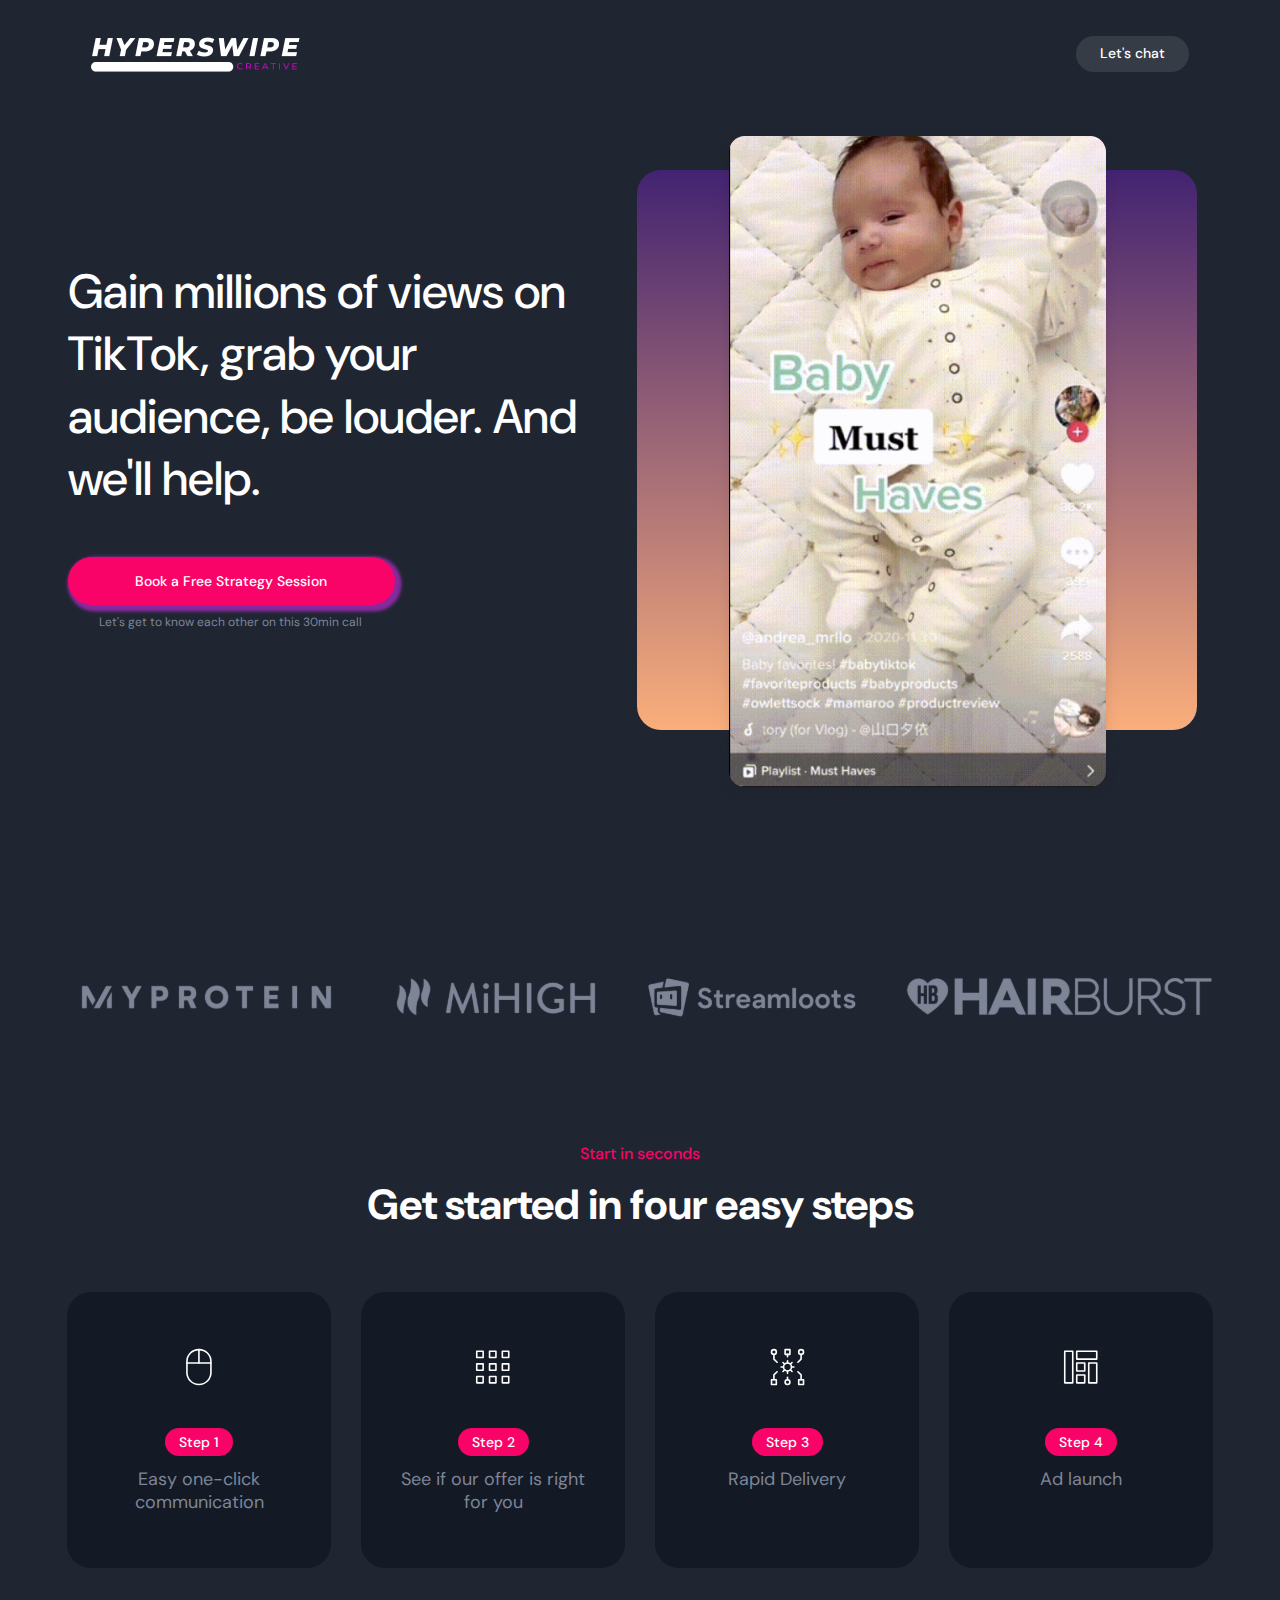
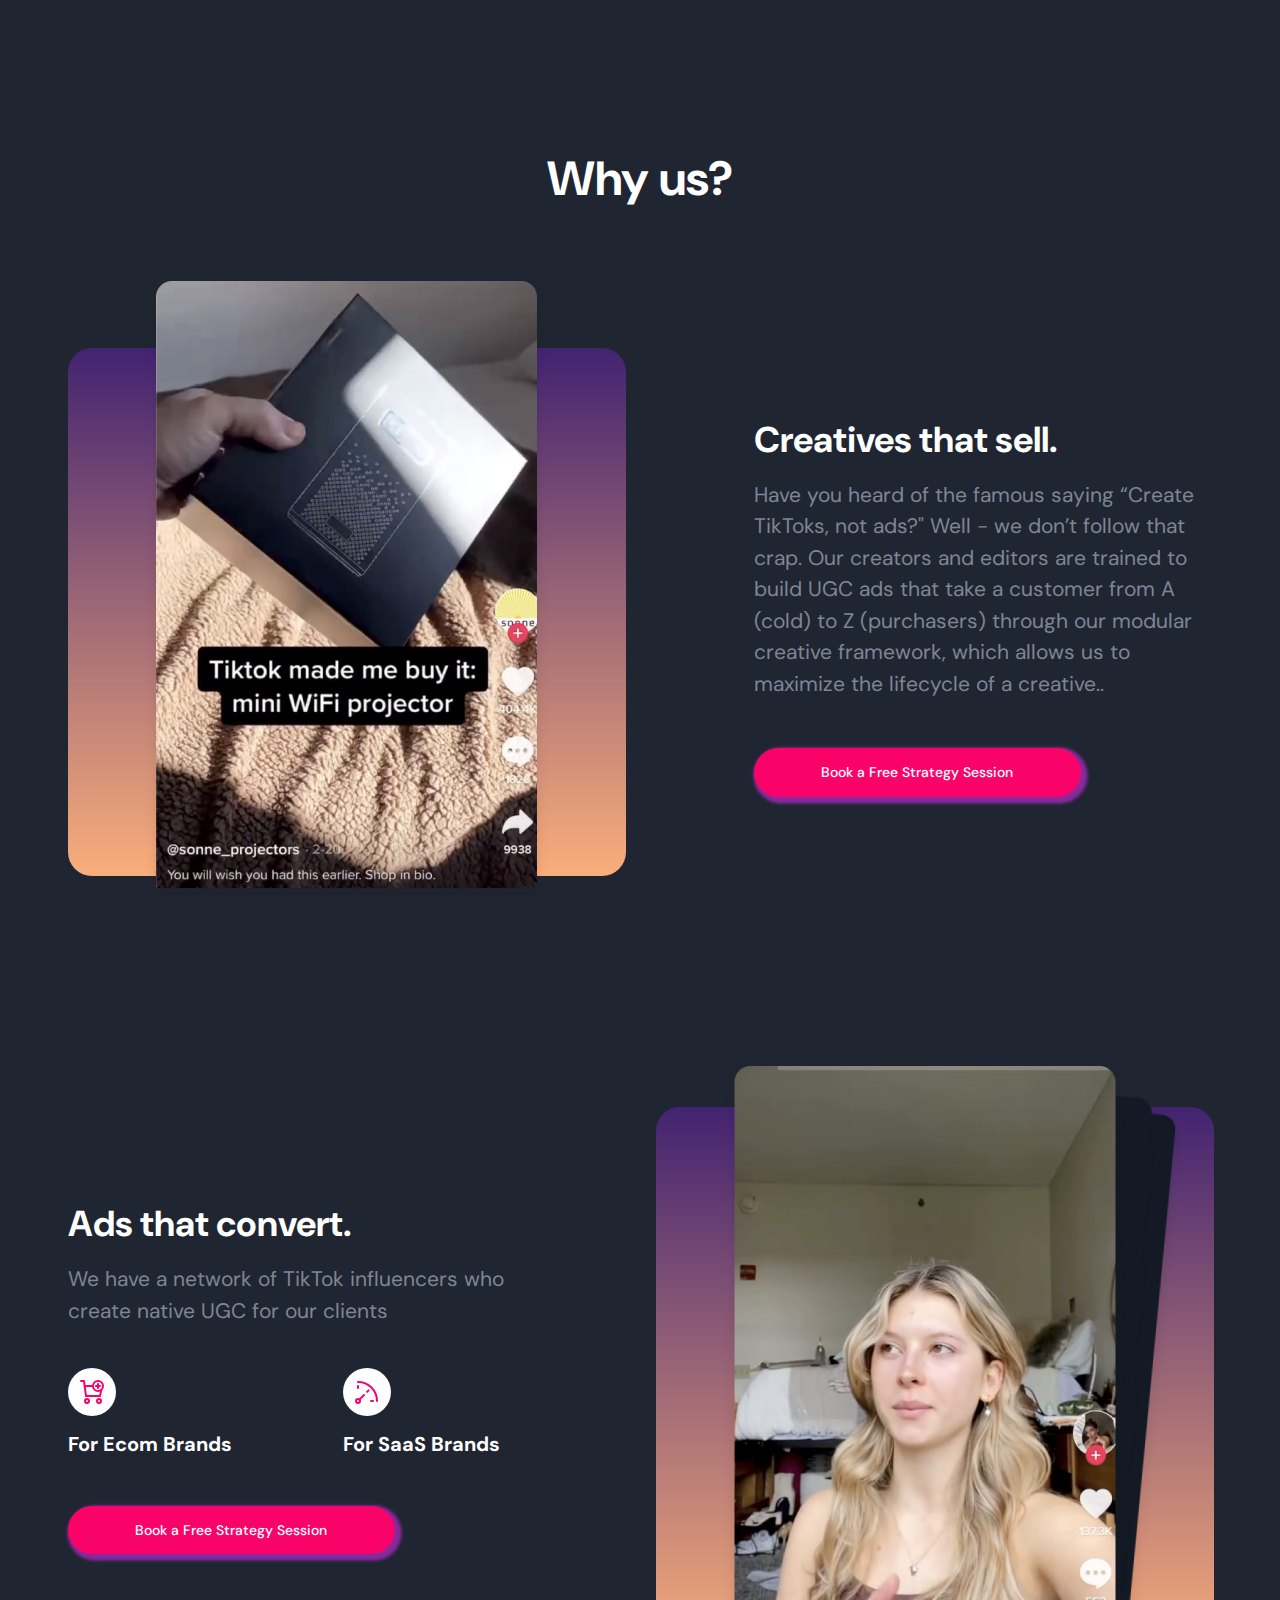
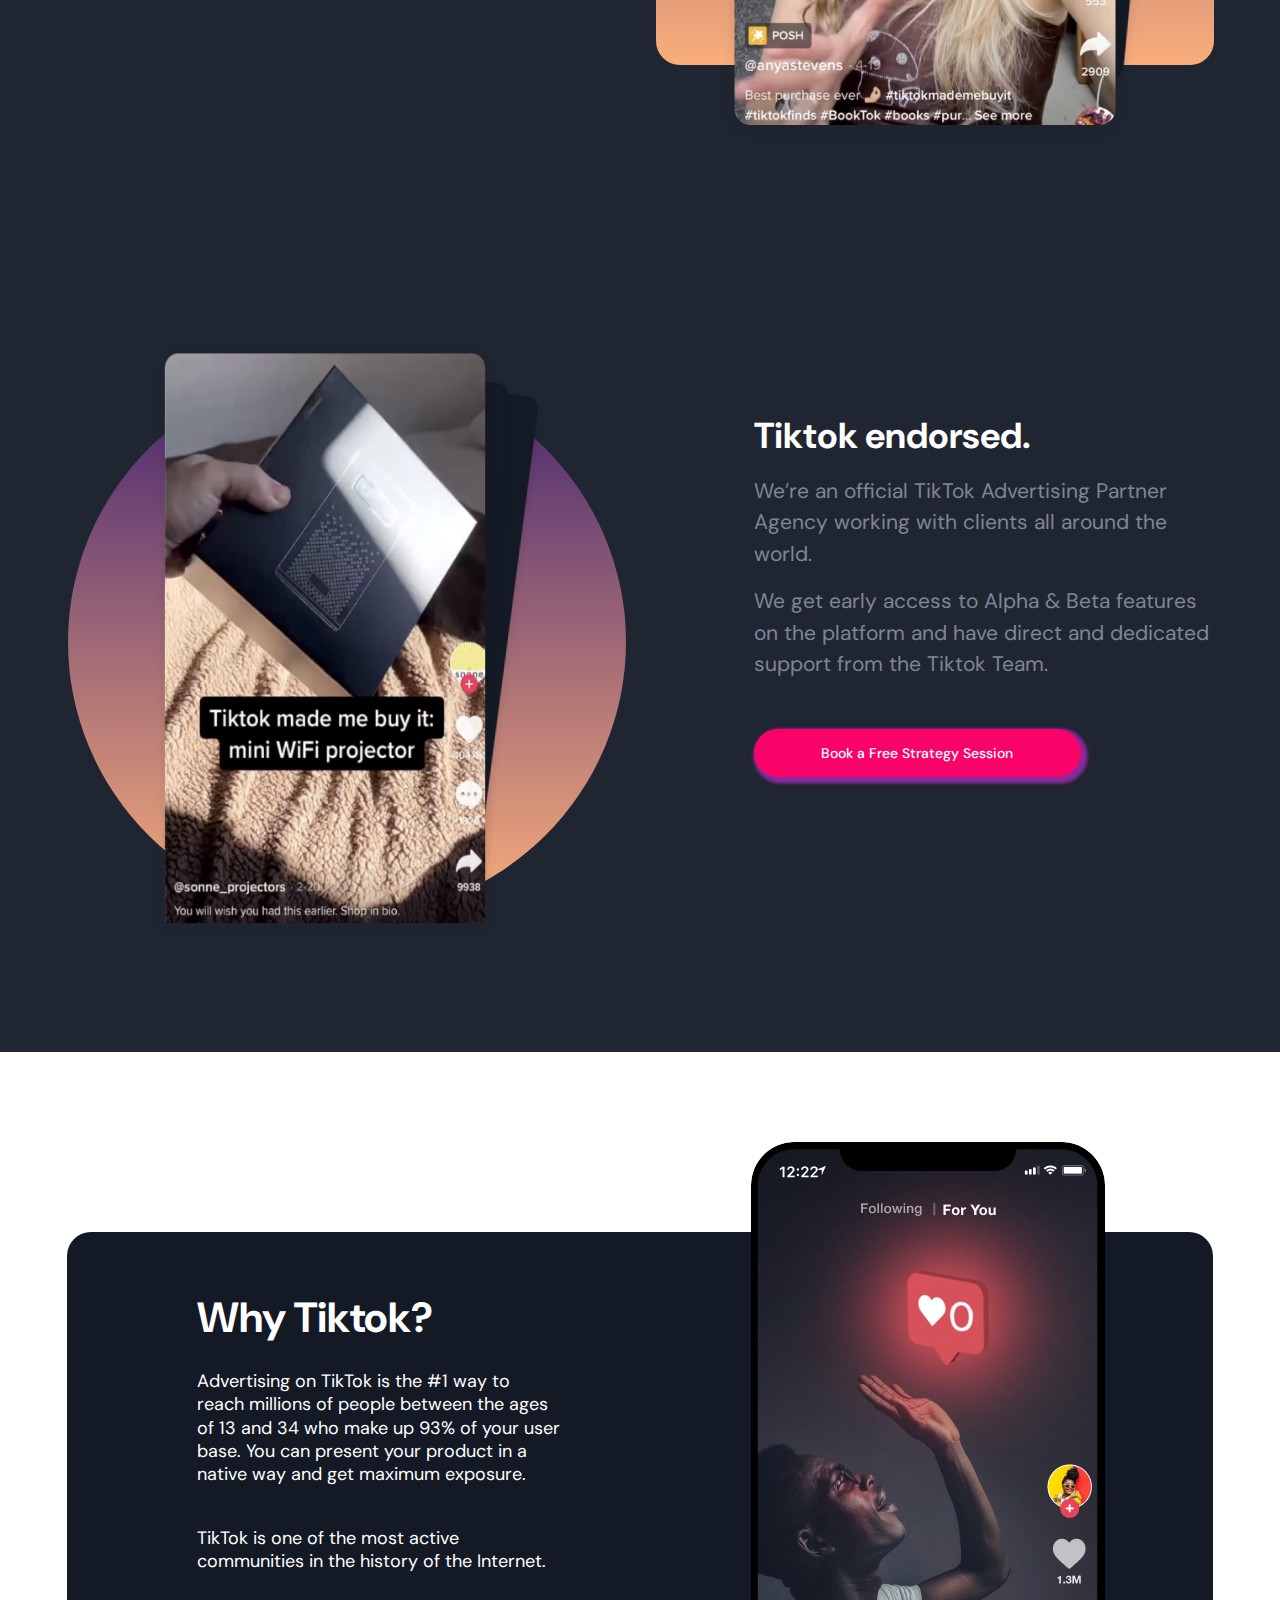
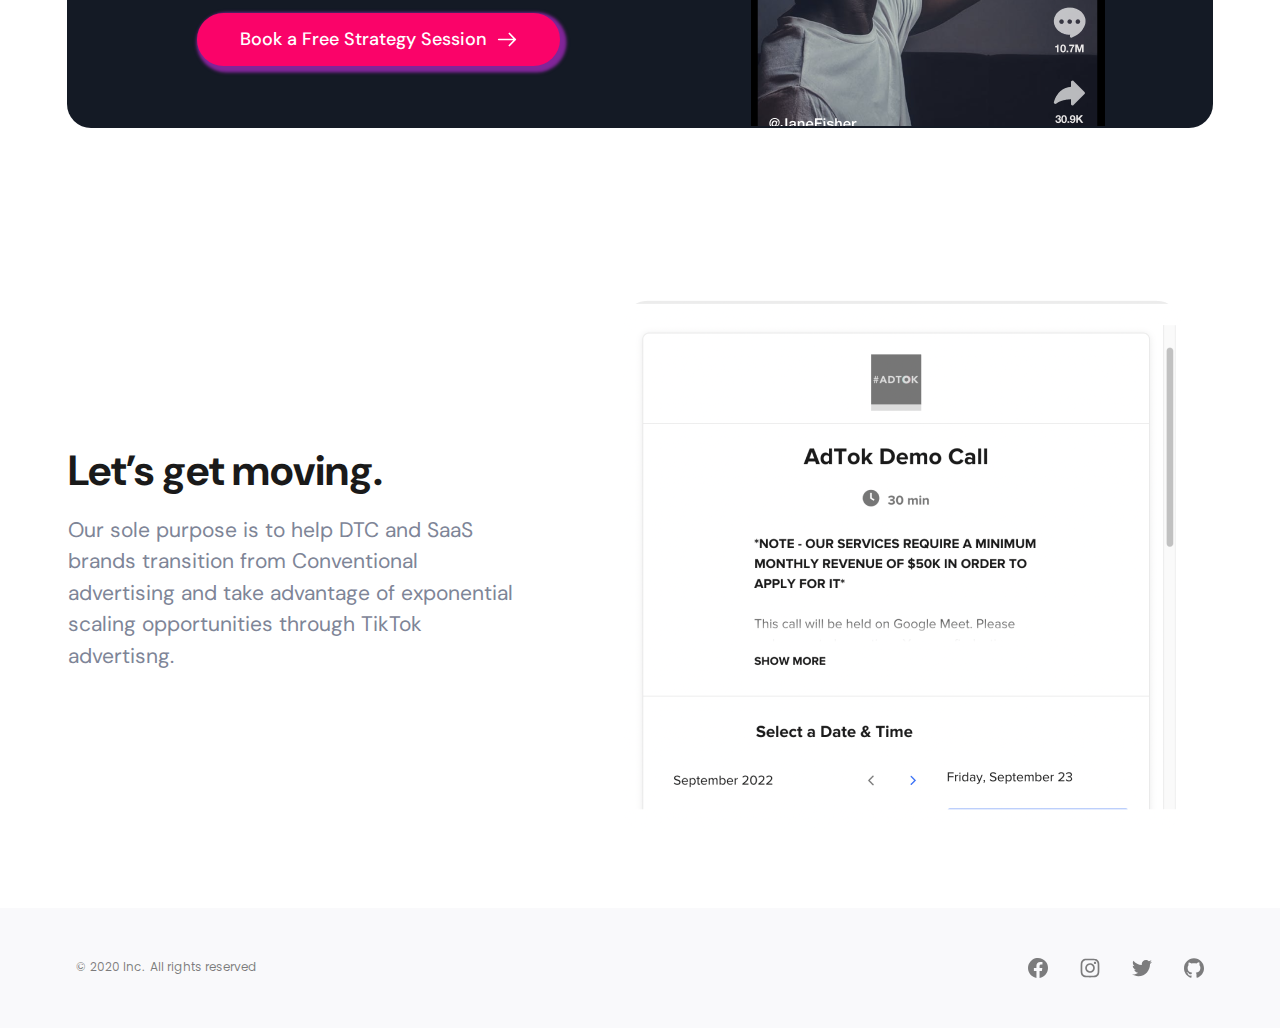
==== commit 4a6f05e1: "lab 5" ====
--- a/index.html
+++ b/index.html
@@ -14,7 +14,7 @@
   <body>
     
     <header>
-      <a href="#" class="prim18"><img  src="img/8 (1) 1.svg" alt="logo" clss="logotip" /></a>
+      <a href="#" class="prim18"><img  src="img/8 (1) 1.png" alt="logo" clss="logotip" /></a>
       <a href="#" class="prim16"><p class="prim17">Let's chat</p></a>
     </header>
 
@@ -84,8 +84,8 @@
         </div>
         <div class="prim37">
           <div class="prim14_4_r">
-            <img src="img/Rectangle 37(3).png" alt="shadow1" width="213.9" height="369.78" class="shadow1">
-            <img src="img/Rectangle 37(3).png" alt="shadow2"  width="199.83" height="346.34" class="shadow2">
+            <img src="img/Rectangle 37(3).svg" alt="shadow1" width="213.9" height="369.78" class="shadow1">
+            <img src="img/Rectangle 37(3).svg" alt="shadow2"  width="199.83" height="346.34" class="shadow2">
             <img src="img/Rectangle 37(2).png" alt="screen" width="223.27" height="386.19" class="prim14_4" />
           </div>
           <h3 class="prim27_1">Ads that convert.</h3>
@@ -107,8 +107,8 @@
         </div>
         <div class="prim38">
           <div class="prim14_1_r2">
-            <img src="img/Rectangle 37(3).png" alt="shadow1" width="213.9" height="369.78" class="shadow3">
-            <img src="img/Rectangle 37(3).png" alt="shadow2"  width="199.83" height="346.34" class="shadow4">
+            <img src="img/Rectangle 37(3).svg" alt="shadow1" width="213.9" height="369.78" class="shadow3">
+            <img src="img/Rectangle 37(3).svg" alt="shadow2"  width="199.83" height="346.34" class="shadow4">
             <img src="img/Rectangle 37(1).png" alt="screen" width="227" height="353" class="prim14_1_2" />
           </div>
           <h3 class="prim27">Tiktok endorsed.</h3>
--- a/css/style.css
+++ b/css/style.css
@@ -389,6 +389,9 @@
     border-radius: 10rem;
     margin: 0 auto;
     width: 32.7rem;
+    -webkit-box-shadow: 0.3rem 0.3rem 0.31rem 0.36rem rgba(195, 44, 221, 0.63);
+    -moz-box-shadow: 0.3rem 0.3rem 0.31rem 0.36rem rgba(195, 44, 221, 0.63);
+    box-shadow: 0.3rem 0.3rem 0.31rem 0.36rem rgba(195, 44, 221, 0.63);
 }
 
 .prim15_1{
@@ -400,6 +403,9 @@
     border-radius: 10rem;
     margin: 0 auto;
     width: 28.8rem;
+    -webkit-box-shadow: 0.3rem 0.3rem 0.31rem 0.36rem rgba(195, 44, 221, 0.63);
+    -moz-box-shadow: 0.3rem 0.3rem 0.31rem 0.36rem rgba(195, 44, 221, 0.63);
+    box-shadow: 0.3rem 0.3rem 0.31rem 0.36rem rgba(195, 44, 221, 0.63);
 }
 
 
@@ -411,6 +417,9 @@
     border-radius: 10rem;
     margin: 0 auto;
     width: 32.7rem;
+    -webkit-box-shadow: 0.3rem 0.3rem 0.31rem 0.36rem rgba(195, 44, 221, 0.63);
+    -moz-box-shadow: 0.3rem 0.3rem 0.31rem 0.36rem rgba(195, 44, 221, 0.63);
+    box-shadow: 0.3rem 0.3rem 0.31rem 0.36rem rgba(195, 44, 221, 0.63);
 }
 
 .prim15_3{
@@ -420,6 +429,9 @@
     border-radius: 10rem;
     margin: 0 auto;
     width: 32.7rem;
+    -webkit-box-shadow: 0.3rem 0.3rem 0.31rem 0.36rem rgba(195, 44, 221, 0.63);
+    -moz-box-shadow: 0.3rem 0.3rem 0.31rem 0.36rem rgba(195, 44, 221, 0.63);
+    box-shadow: 0.3rem 0.3rem 0.31rem 0.36rem rgba(195, 44, 221, 0.63);
 }
 
 .prim16{
@@ -946,6 +958,8 @@
         width: max-content;
         height: auto;
         margin-top: -14.9rem;
+        border-top-left-radius: 43.4578px;
+        border-top-right-radius: 43.4578px;
     }
     .prim12{
         margin: 0;
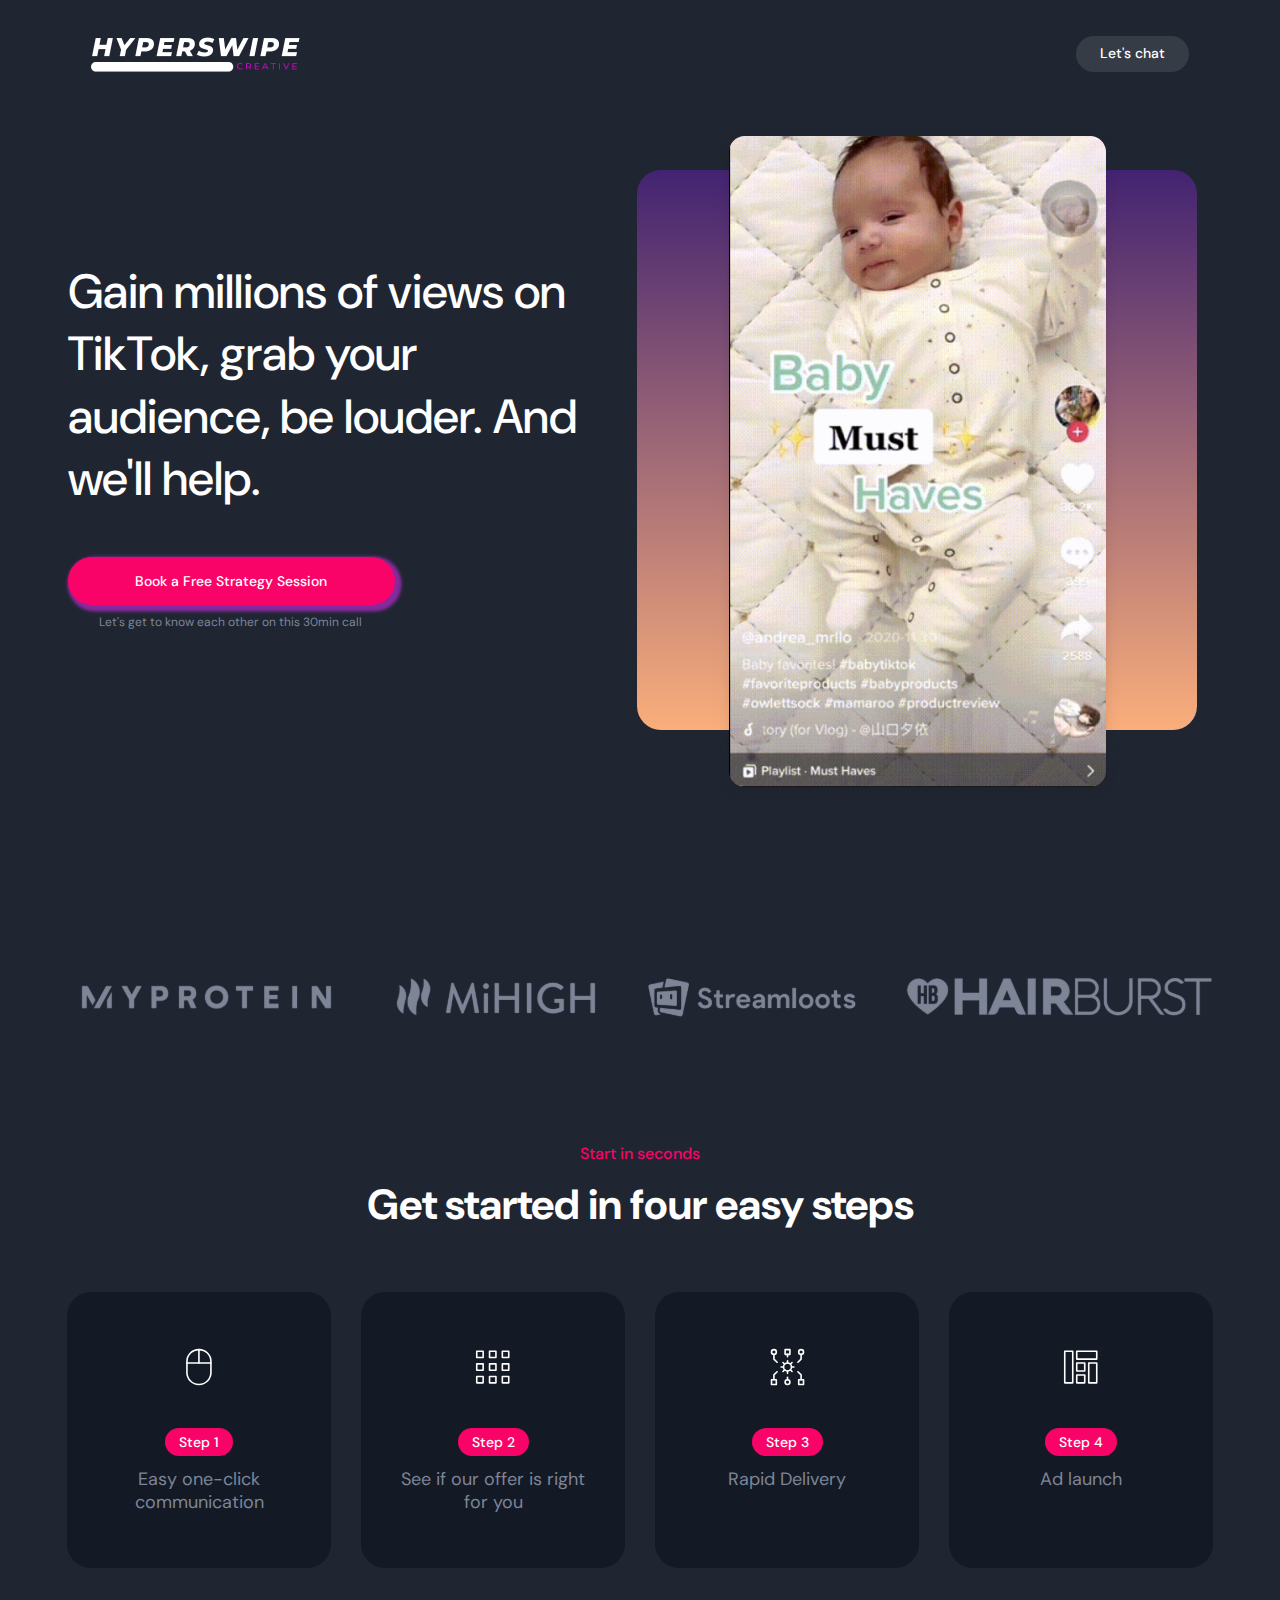
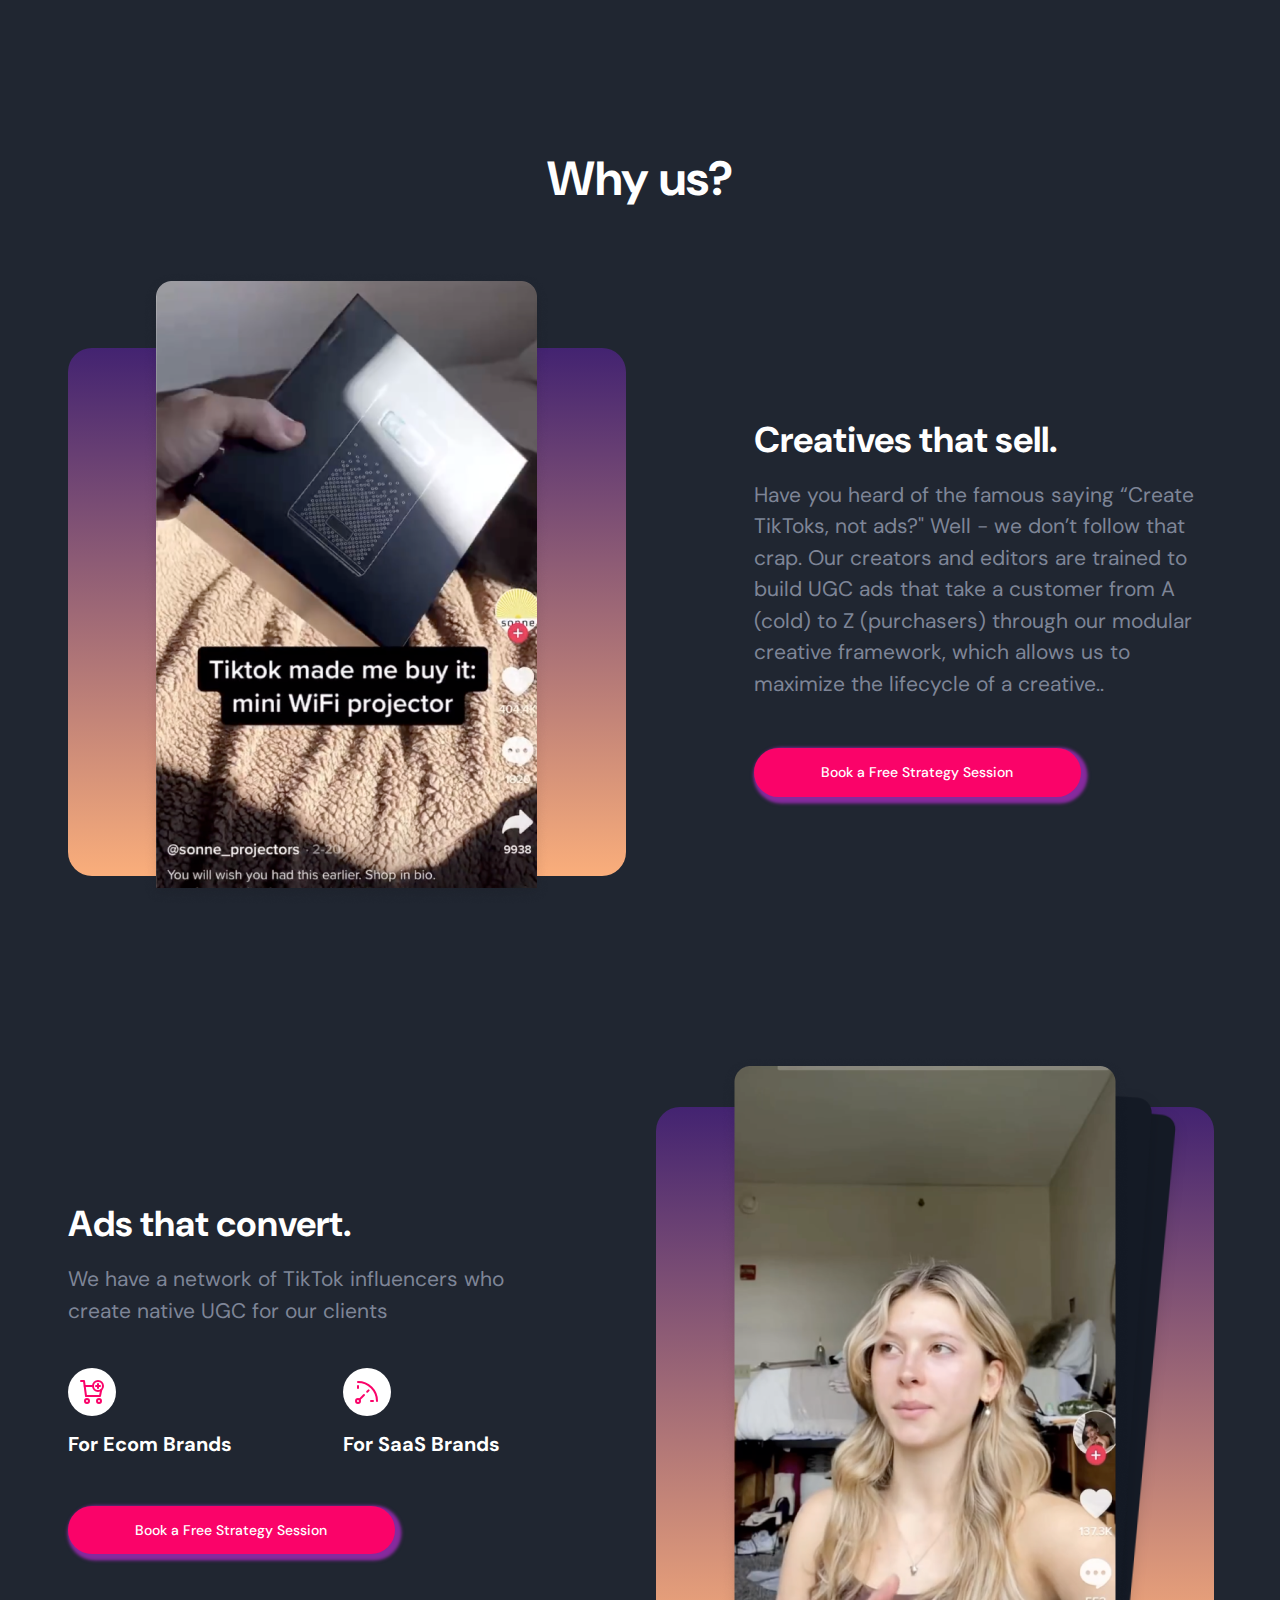
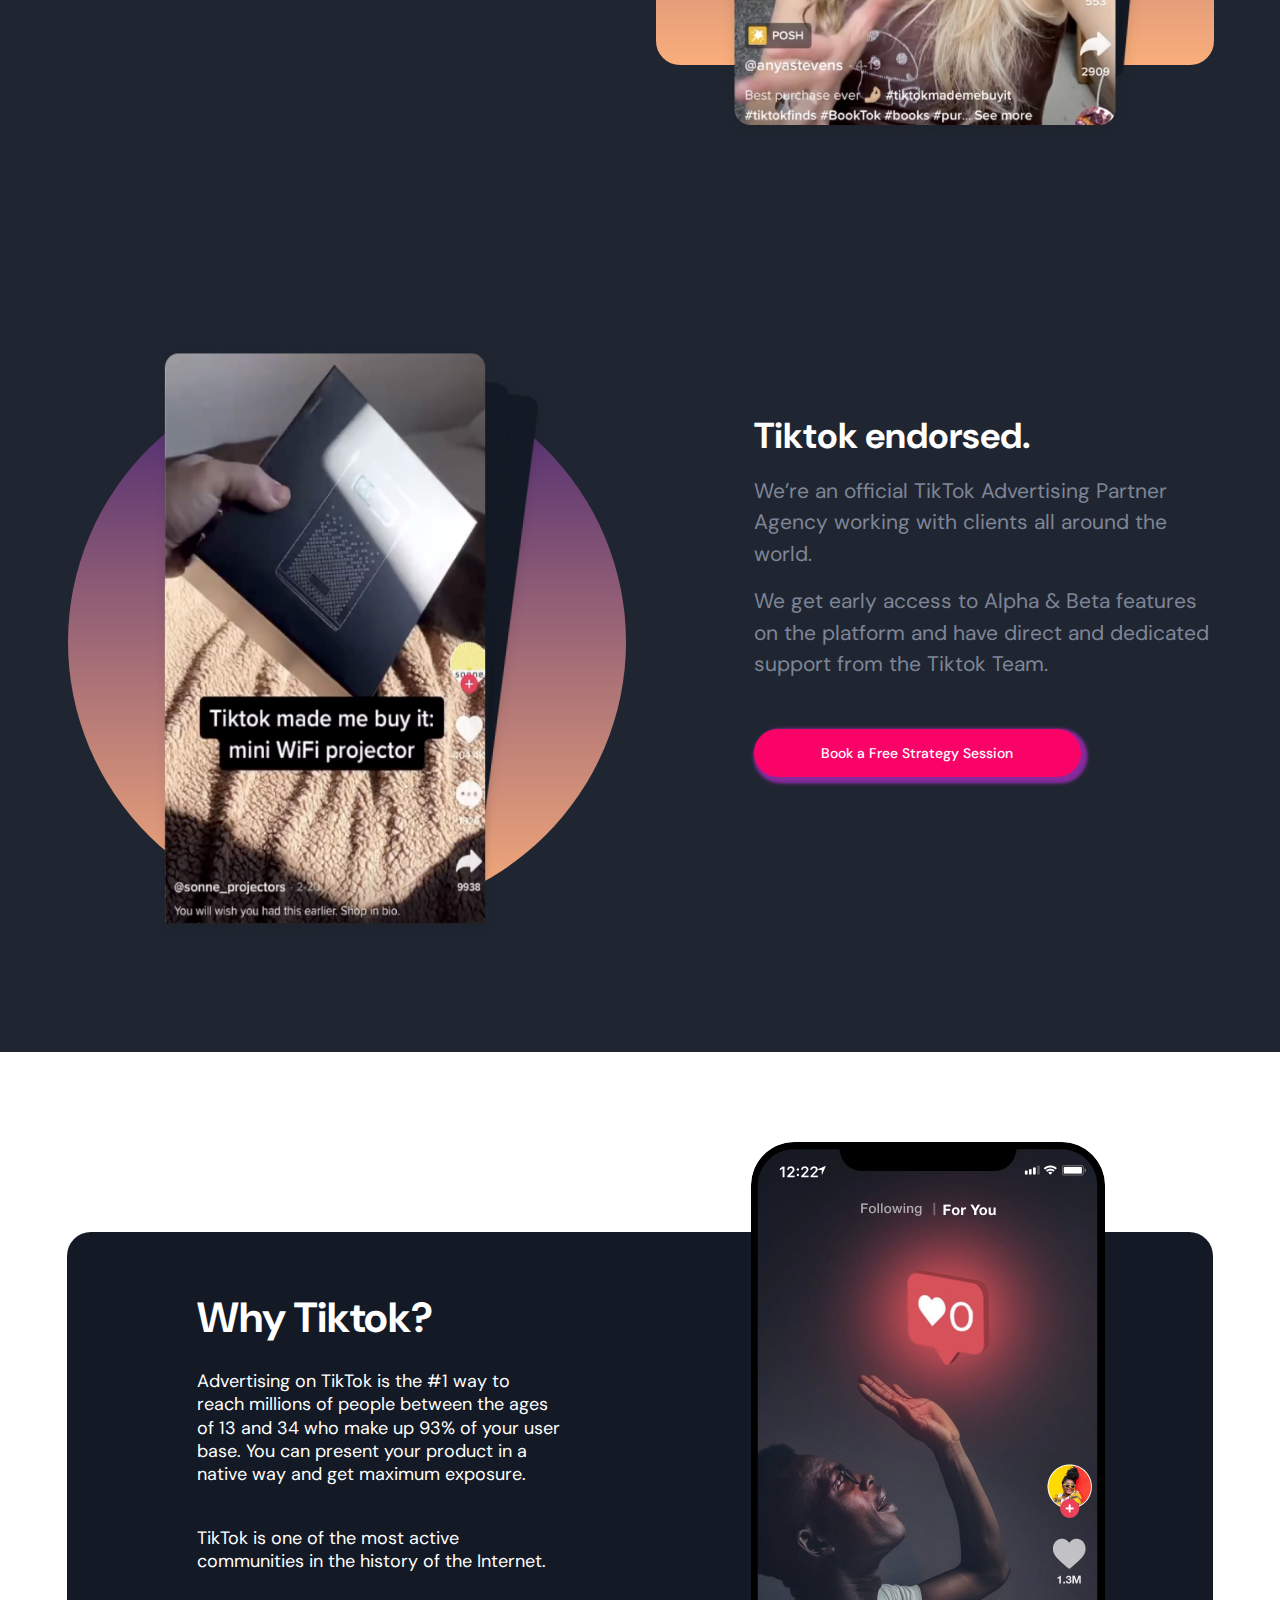
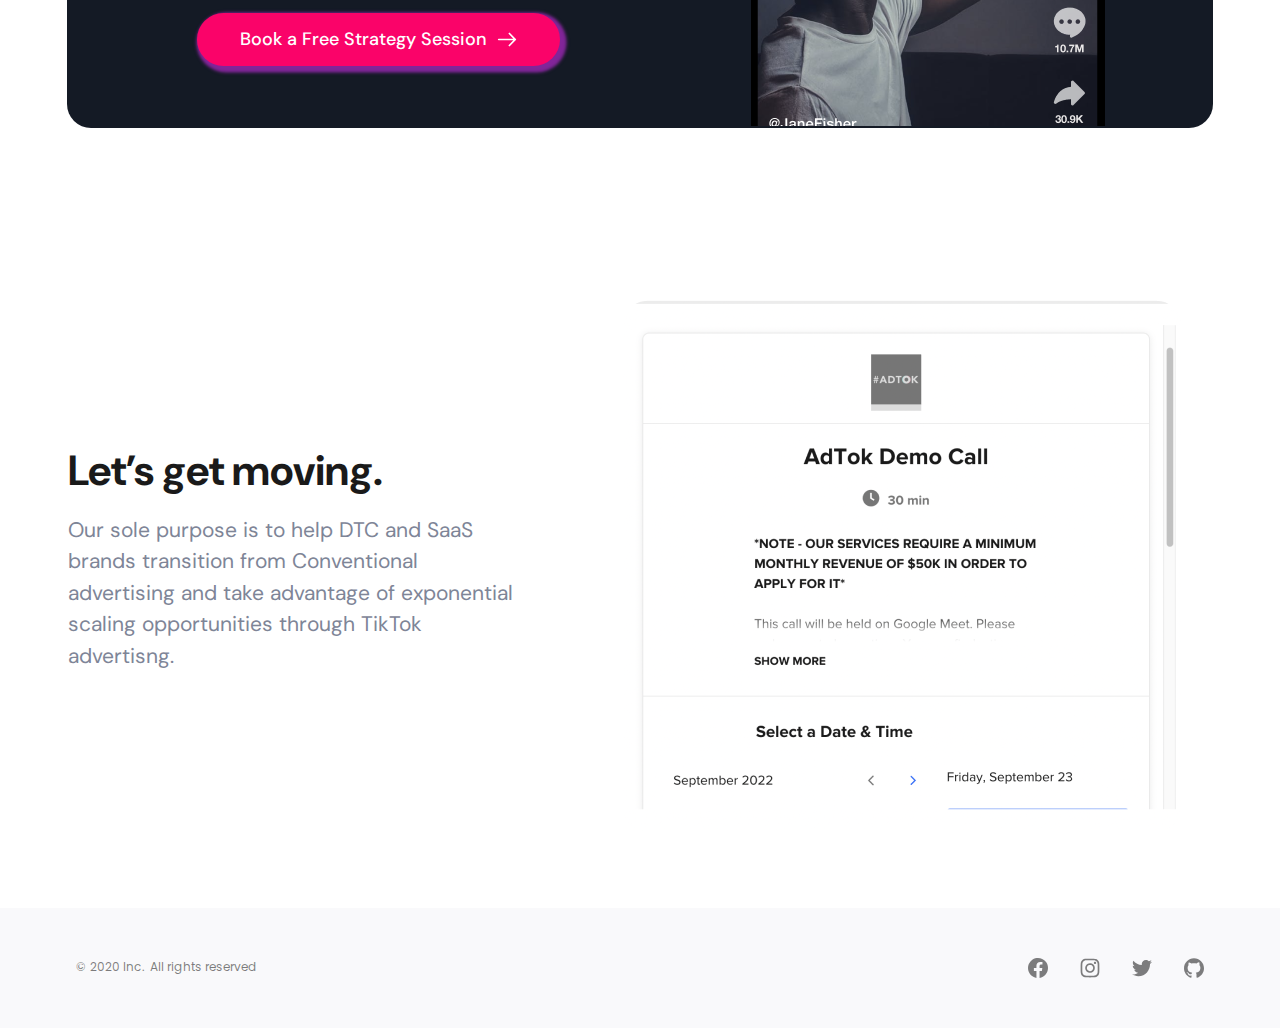
==== commit b405a68f: "lab 6" ====
--- a/index.html
+++ b/index.html
@@ -14,7 +14,7 @@
   <body>
     
     <header>
-      <a href="#" class="prim18"><img  src="img/8 (1) 1.png" alt="logo" clss="logotip" /></a>
+      <a href="form.html" class="prim18"><img  src="img/8 (1) 1.png" alt="logo" clss="logotip" /></a>
       <a href="#" class="prim16"><p class="prim17">Let's chat</p></a>
     </header>
 
--- a/css/style.css
+++ b/css/style.css
@@ -32,6 +32,7 @@
 }
 
 body{
+    height: 100%;
     margin: 0px;
     background-color: var(--primary-color6);
 }
@@ -1060,3 +1061,259 @@
     border-radius: 9.37634px;
     transform: rotate(3.5deg);
 } */
+
+/* форма */
+html, body { height: 100%;}
+
+body > footer {
+    position: sticky;
+    top: 100vh;
+}
+
+input::-webkit-input-placeholder { color: #FAAE7B; }
+
+input:valid{
+    color: blue;
+}
+
+
+
+::selection {
+    background: rgb(143, 0, 0);
+}
+
+.form1{
+    margin: auto auto;
+    width: 185px;
+    padding: 1em;
+    border: 1px solid #FFFFFF;
+    border-radius: 1em;
+    margin-bottom: 2rem;
+}
+
+.field1{
+    padding: 1em;
+    width: 16.8rem;
+    margin: 1rem auto;
+    border: 1px solid #FFFFFF;
+    border-radius: 1em;
+}
+
+.leg{
+    color: #FFFFFF;
+}
+
+.labtext{
+    display: inline-block;
+    width: 90px;
+    text-align: left;
+    color: #FFFFFF;
+}
+
+
+.buttonsend{
+    display: block;
+}
+
+.send{
+    box-sizing: border-box;
+    display: flex;
+    flex-direction: row;
+    justify-content: center;
+    align-items: center;
+    padding: 1.3rem 3.2rem;
+    margin: 0 auto;
+    gap: 0.1rem;
+    width: 16.8rem;
+    margin-top: 0.5rem;
+    margin-bottom: 2.9rem;
+    background-color: #ffffff;
+    border-radius: 8.2rem;
+    font-weight: 600;
+    font-size: 1.5rem;
+    line-height: 1.8rem;
+    letter-spacing: -0.03em;
+    color: #000000;
+    flex: none;
+    order: 0;
+    flex-grow: 0;
+    white-space: nowrap;
+    text-decoration: none;
+}
+
+.strel{
+    width: 2rem;
+    height: 1.8rem;
+    margin: 0 0.1rem;
+    fill: #CCC;
+    stroke: #CCC;
+}
+
+a:hover{
+    background-color: blue;
+    transition: all 1s ease-out;
+    transform: scale(1.2);
+}
+
+button:hover{
+    background-color: blue;
+    transition: all 1s ease-out;
+    transform: scale(1.2);
+}
+
+.prim15:hover{
+    background-color: blue;
+    transition: all 1s ease-out;
+    transform: scale(1.2);
+}
+
+.prim15_1:hover{
+    background-color: blue;
+    transition: all 1s ease-out;
+    transform: scale(1.2);
+}
+
+
+
+.prim15_2:hover{
+    background-color: blue;
+    transition: all 1s ease-out;
+    transform: scale(1.2);
+}
+
+.prim16:hover{
+    background-color: blue;
+    transition: all 1s ease-out;
+    transform: scale(1.2);
+}
+
+.prim15_3:hover{
+    background-color: blue;
+    transition: all 1s ease-out;
+    transform: scale(1.2);
+}
+
+.facebook:hover{
+    transition: all 1s ease-out;
+    transform: scale(1.2);
+}
+
+.insta:hover{
+    transition: all 1s ease-out;
+    transform: scale(1.2);
+}
+
+.github:hover{
+    transition: all 1s ease-out;
+    transform: scale(1.2);
+}
+
+.twitter:hover{
+    transition: all 1s ease-out;
+    transform: scale(1.2);
+}
+
+
+a:active{
+    transform: translate(5px, 10px);
+}
+
+button:active{
+    transform: translate(5px, 10px);
+}
+
+.prim15:active{
+    transform: translate(5px, 10px);
+}
+
+.prim15_1:active{
+    transform: translate(5px, 10px);
+}
+
+
+
+.prim15_2:active{
+    transform: translate(5px, 10px);
+}
+
+.prim16:active{
+    transform: translate(5px, 10px);
+}
+
+.prim15_3:active{
+    transform: translate(5px, 10px);
+}
+
+.facebook:active{
+    transform: translate(5px, 10px);
+}
+
+.insta:active{
+    transform: translate(5px, 10px);
+}
+
+.github:active{
+    transform: translate(5px, 10px);
+}
+
+.twitter:active{
+    transform: translate(5px, 10px);
+}
+
+
+a:focus{
+    background-color: red;
+    transform: scale(1.1);
+}
+
+button:focus{
+    background-color: red;
+    transform: scale(1.1);
+}
+
+.prim15:focus{
+    background-color: red;
+    transform: scale(1.1);
+}
+
+.prim15_1:focus{
+    background-color: red;
+    transform: scale(1.1);
+}
+
+
+
+.prim15_2:focus{
+    background-color: red;
+    transform: scale(1.1);
+}
+
+.prim16:focus{
+    background-color: red;
+    transform: scale(1.1);
+}
+
+.prim15_3:focus{
+    background-color: red;
+    transform: scale(1.1);
+}
+
+.facebook:focus{
+    background-color: red;
+    transform: scale(1.1);
+}
+
+.insta:focus{
+    background-color: red;
+    transform: scale(1.1);
+}
+
+.github:focus{
+    background-color: red;
+    transform: scale(1.1);
+}
+
+.twitter:focus{
+    background-color: red;
+    transform: scale(1.1);
+}